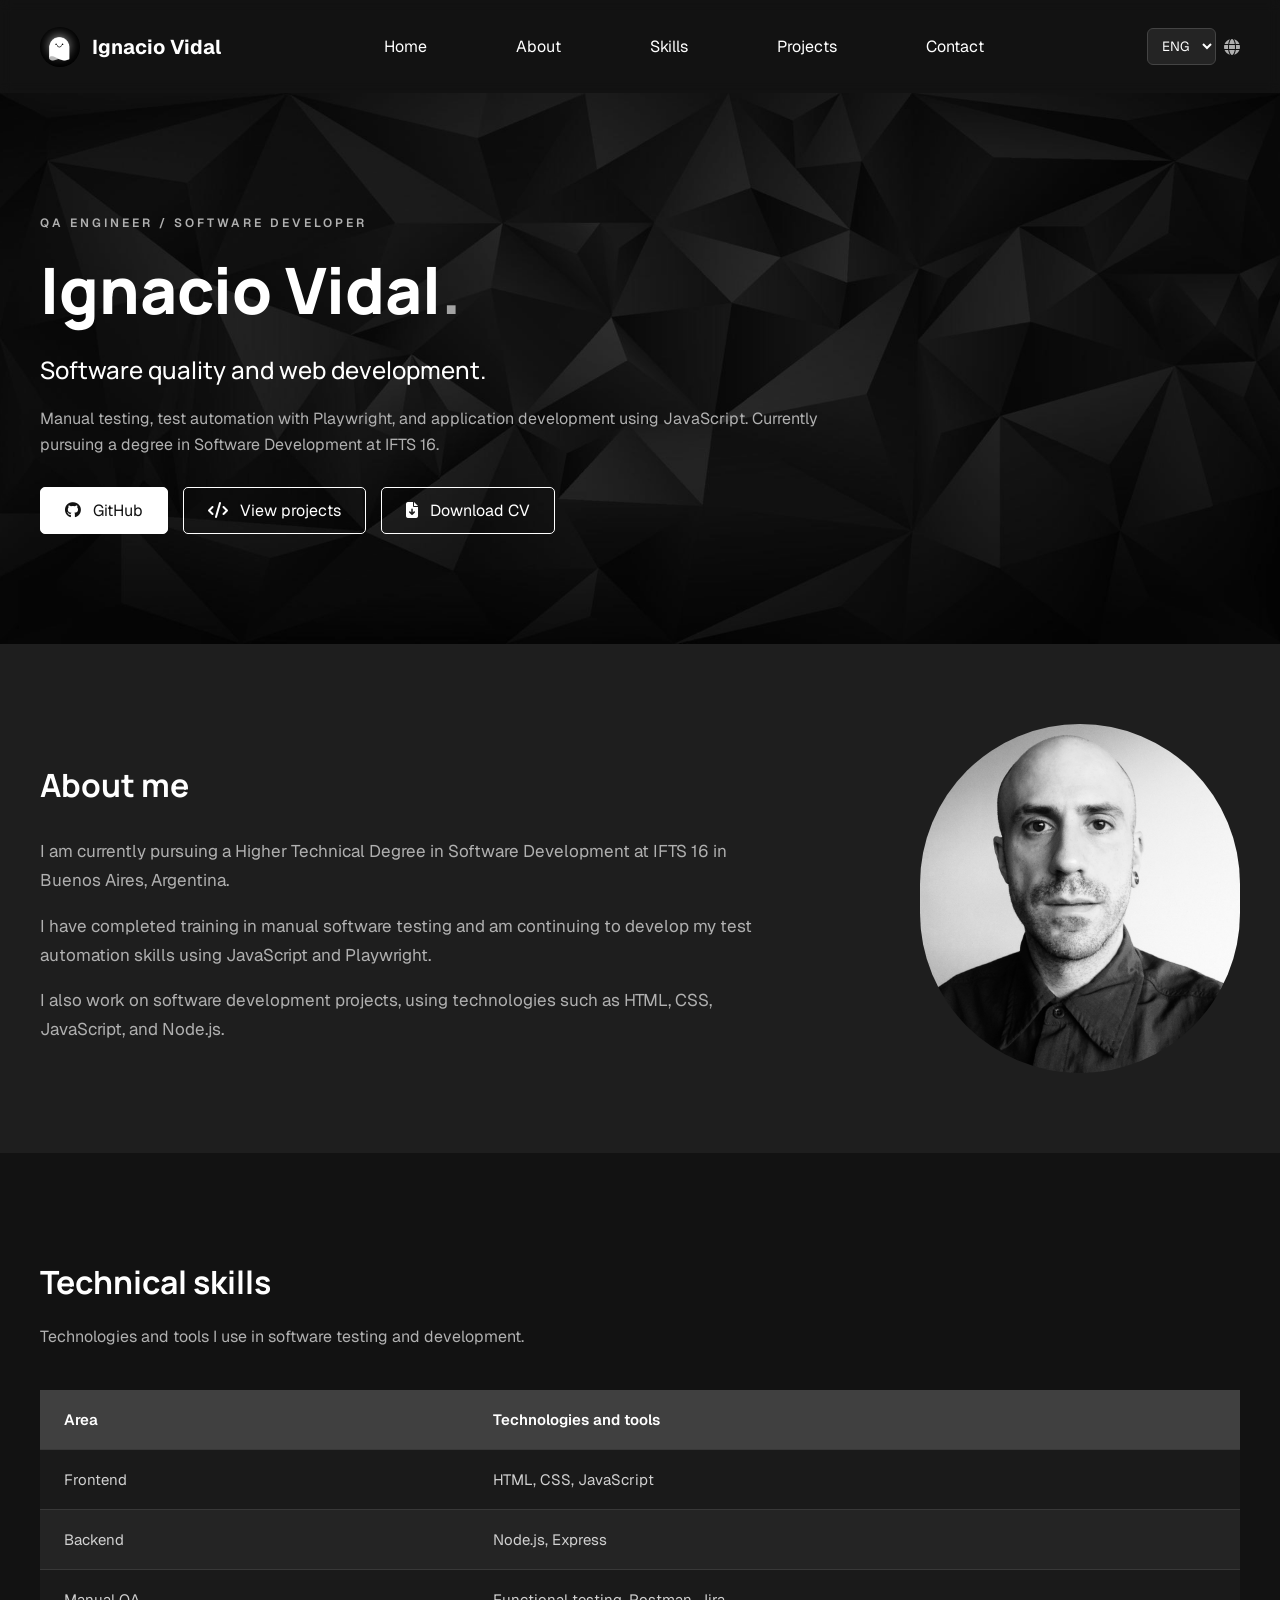
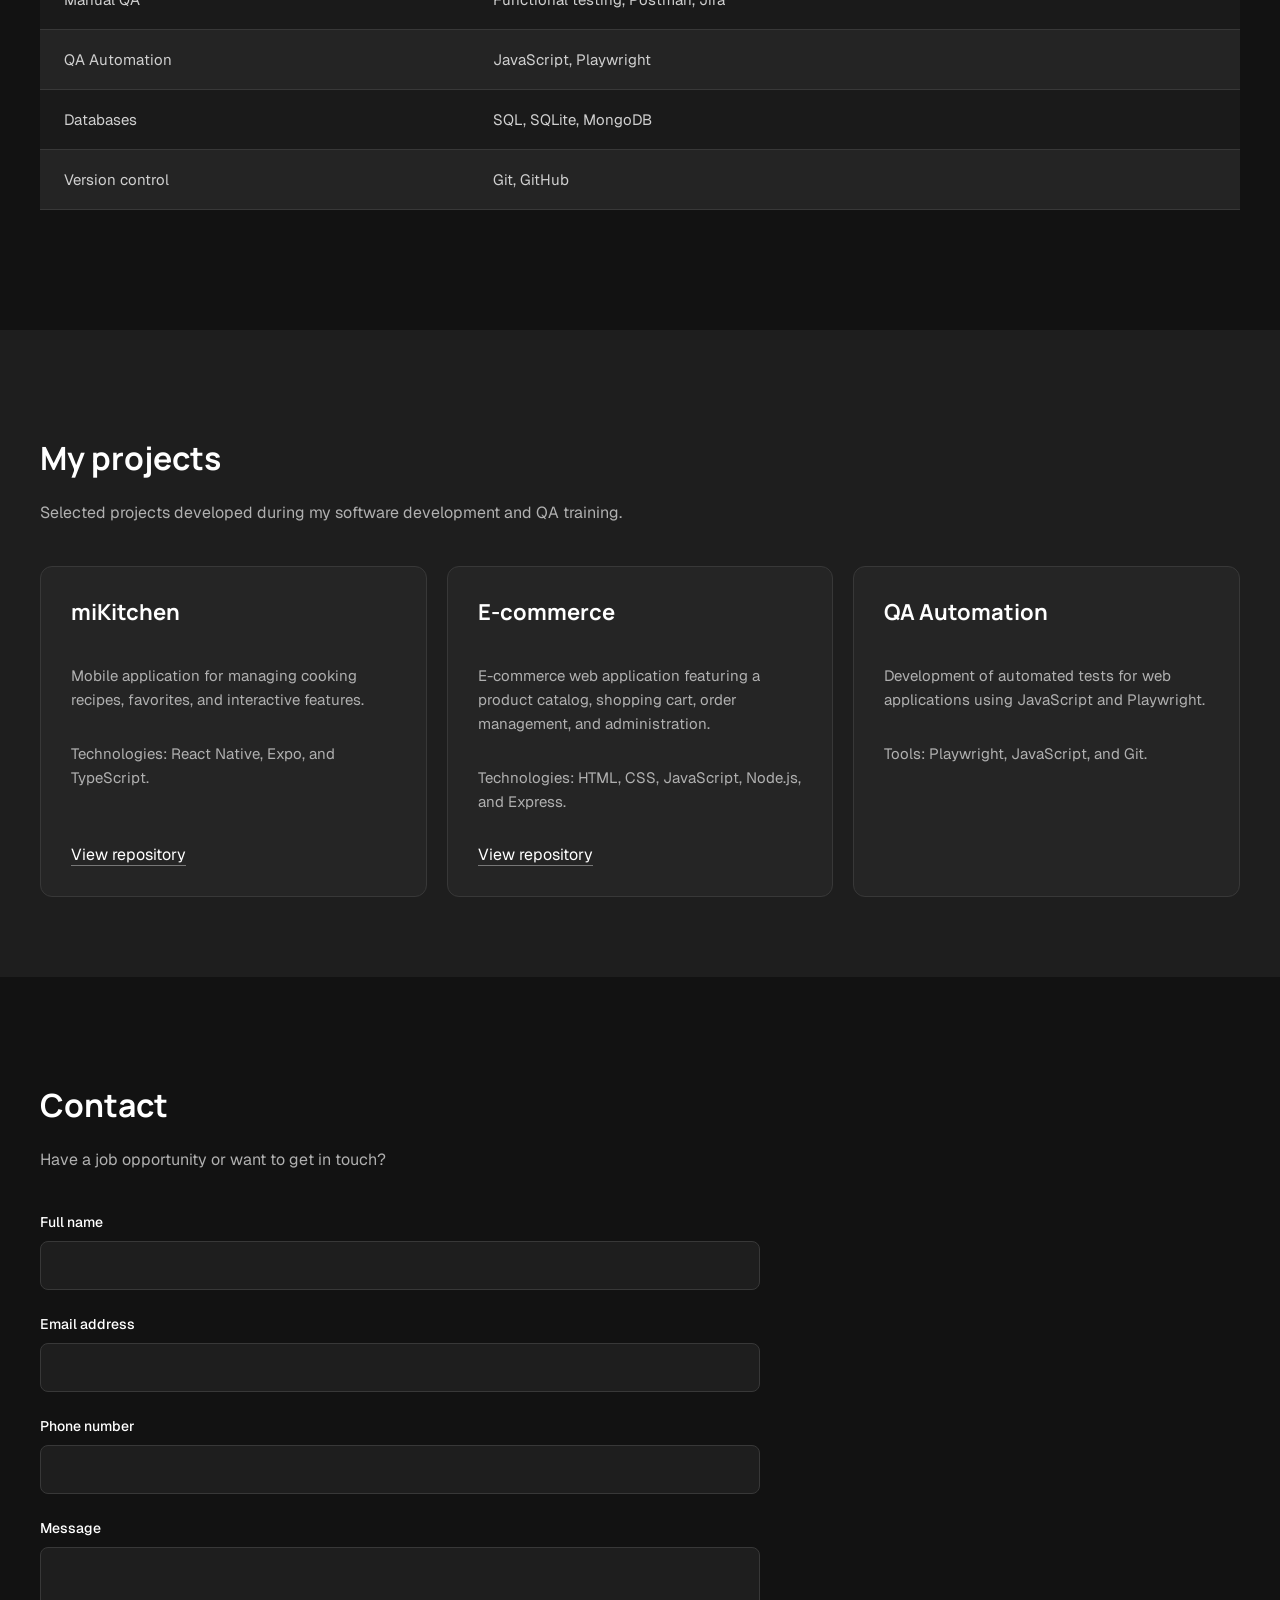
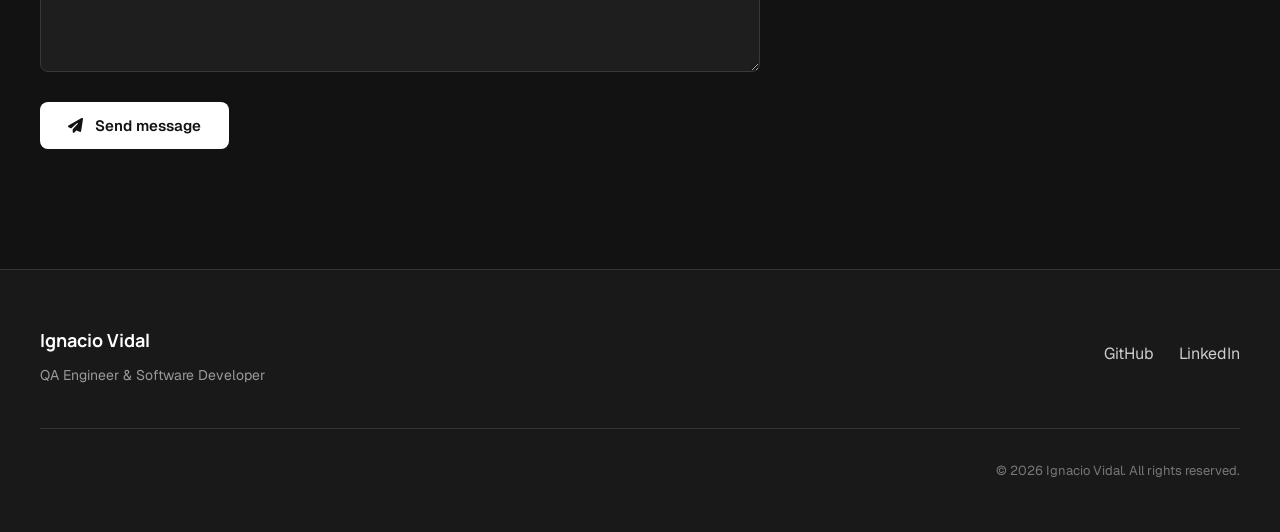
==== en.html @ 350ec64e "pagina en ingles, dropwond idioma, cv download" ====
<!doctype html>
<html lang="en">
  <head>
    <meta charset="UTF-8" />
    <meta name="viewport" content="width=device-width, initial-scale=1.0" />

    <title>Ignacio Vidal | QA Engineer & Software Developer</title>

    <!-- Google Fonts -->
    <link rel="preconnect" href="https://fonts.googleapis.com" />
    <link rel="preconnect" href="https://fonts.gstatic.com" crossorigin />
    <link
      href="https://fonts.googleapis.com/css2?family=Geist:wght@400;500;600;700&family=Manrope:wght@400;500;600;700;800&display=swap"
      rel="stylesheet"
    />

    <!-- Font Awesome -->
    <link
      rel="stylesheet"
      href="https://cdnjs.cloudflare.com/ajax/libs/font-awesome/6.7.2/css/all.min.css"
    />

    <!-- Favicon -->
    <link rel="icon" type="image/jpeg" href="./assets/img/logo.jpg" />

    <!-- CSS -->
    <link rel="stylesheet" href="./css/styles.css" />
  </head>

  <body>
    <!-- Header -->
    <header>
      <div class="logo-container">
        <img src="./assets/img/logo.jpg" alt="Ignacio Vidal logo" />
        <p>Ignacio Vidal</p>
      </div>

      <!-- Navigation -->
      <nav>
        <ul>
          <li><a href="#inicio">Home</a></li>
          <li><a href="#sobre-mi">About</a></li>
          <li><a href="#habilidades">Skills</a></li>
          <li><a href="#proyectos">Projects</a></li>
          <li><a href="#contacto">Contact</a></li>
        </ul>
      </nav>

      <!-- Language selector -->
      <div class="selector-idioma">
        <select
          id="idioma"
          aria-label="Select language"
          onchange="window.location.href = this.value"
        >
          <option value="./index.html">ESP</option>
          <option value="./en.html" selected>ENG</option>
        </select>
        <i class="fa-solid fa-globe"> </i>
      </div>
    </header>

    <main>
      <!-- Home -->
      <section id="inicio">
        <div class="presentacion">
          <p class="presentacion-etiqueta">QA ENGINEER / SOFTWARE DEVELOPER</p>

          <h1>Ignacio Vidal<span class="punto">.</span></h1>

          <h2>Software quality and web development.</h2>

          <p class="presentacion-descripcion">
            Manual testing, test automation with Playwright, and application
            development using JavaScript. Currently pursuing a degree in
            Software Development at IFTS 16.
          </p>

          <div class="enlaces-profesionales">
            <a
              href="https://github.com/ignaci0vidal"
              target="_blank"
              rel="noopener noreferrer"
              class="btn-primario"
            >
              <i class="fa-brands fa-github"></i>
              GitHub
            </a>

            <a href="#proyectos" class="btn-secundario">
              <i class="fa-solid fa-code"></i>
              View projects
            </a>

            <a
              href="./assets/pdf/CV_IgnacioVidal_ENG.pdf"
              download
              class="btn-secundario"
            >
              <i class="fa-solid fa-file-arrow-down"></i>
              Download CV
            </a>
          </div>
        </div>
      </section>

      <!-- About me -->
      <section id="sobre-mi">
        <div class="contenedor-sobre-mi">
          <div class="sobre-mi-texto">
            <h2>About me</h2>

            <p>
              I am currently pursuing a Higher Technical Degree in Software
              Development at IFTS 16 in Buenos Aires, Argentina.
            </p>

            <p>
              I have completed training in manual software testing and am
              continuing to develop my test automation skills using JavaScript
              and Playwright.
            </p>

            <p>
              I also work on software development projects, using technologies
              such as HTML, CSS, JavaScript, and Node.js.
            </p>
          </div>

          <div class="foto-perfil">
            <img
              src="./assets/img/perfil.jpg"
              alt="Portrait of Ignacio Vidal"
            />
          </div>
        </div>
      </section>

      <!-- Technical skills -->
      <section id="habilidades">
        <h2>Technical skills</h2>

        <p>Technologies and tools I use in software testing and development.</p>

        <table>
          <thead>
            <tr>
              <th>Area</th>
              <th>Technologies and tools</th>
            </tr>
          </thead>

          <tbody>
            <tr>
              <td>Frontend</td>
              <td>HTML, CSS, JavaScript</td>
            </tr>

            <tr>
              <td>Backend</td>
              <td>Node.js, Express</td>
            </tr>

            <tr>
              <td>Manual QA</td>
              <td>Functional testing, Postman, Jira</td>
            </tr>

            <tr>
              <td>QA Automation</td>
              <td>JavaScript, Playwright</td>
            </tr>

            <tr>
              <td>Databases</td>
              <td>SQL, SQLite, MongoDB</td>
            </tr>

            <tr>
              <td>Version control</td>
              <td>Git, GitHub</td>
            </tr>
          </tbody>
        </table>
      </section>

      <!-- Projects -->
      <section id="proyectos">
        <h2>My projects</h2>

        <p>
          Selected projects developed during my software development and QA
          training.
        </p>

        <div class="contenedor-proyectos">
          <!-- Project 1 -->
          <div class="proyecto">
            <h3>miKitchen</h3>

            <p>
              Mobile application for managing cooking recipes, favorites, and
              interactive features.
            </p>

            <p>Technologies: React Native, Expo, and TypeScript.</p>

            <a
              href="https://github.com/ignaci0vidal/ProyectoFinalMobile"
              target="_blank"
              rel="noopener noreferrer"
            >
              View repository
            </a>
          </div>

          <!-- Project 2 -->
          <div class="proyecto">
            <h3>E-commerce</h3>

            <p>
              E-commerce web application featuring a product catalog, shopping
              cart, order management, and administration.
            </p>

            <p>Technologies: HTML, CSS, JavaScript, Node.js, and Express.</p>

            <a
              href="https://github.com/LuCorral/IFT16--Ing.Software-Ecommerce"
              target="_blank"
              rel="noopener noreferrer"
            >
              View repository
            </a>
          </div>

          <!-- Project 3 -->
          <div class="proyecto">
            <h3>QA Automation</h3>

            <p>
              Development of automated tests for web applications using
              JavaScript and Playwright.
            </p>

            <p>Tools: Playwright, JavaScript, and Git.</p>
          </div>
        </div>
      </section>

      <!-- Contact -->
      <section id="contacto">
        <h2>Contact</h2>

        <p>Have a job opportunity or want to get in touch?</p>

        <form>
          <div>
            <label for="nombre">Full name</label>
            <input type="text" id="nombre" name="nombre" />
          </div>

          <div>
            <label for="email">Email address</label>
            <input type="email" id="email" name="email" />
          </div>

          <div>
            <label for="telefono">Phone number</label>
            <input type="tel" id="telefono" name="telefono" />
          </div>

          <div>
            <label for="mensaje">Message</label>
            <textarea id="mensaje" name="mensaje" rows="5"></textarea>
          </div>

          <button type="button">
            <i class="fa-solid fa-paper-plane"></i>
            Send message
          </button>
        </form>
      </section>
    </main>

    <!-- Footer -->
    <footer>
      <div class="footer-contenido">
        <div class="footer-info">
          <h3>Ignacio Vidal</h3>
          <p>QA Engineer &amp; Software Developer</p>
        </div>

        <nav class="footer-enlaces">
          <ul>
            <li>
              <a
                href="https://github.com/ignaci0vidal"
                target="_blank"
                rel="noopener noreferrer"
              >
                GitHub
              </a>
            </li>

            <li>
              <a
                href="https://www.linkedin.com/"
                target="_blank"
                rel="noopener noreferrer"
              >
                LinkedIn
              </a>
            </li>
          </ul>
        </nav>
      </div>

      <div class="footer-copyright">
        <p>© 2026 Ignacio Vidal. All rights reserved.</p>
      </div>
    </footer>
  </body>
</html>
---- css/styles.css ----
/* Estilos generales */

* {
  box-sizing: border-box;
}

body {
  margin: 0;
  font-family: 'Geist', Arial, sans-serif;
  background-color: #121212;
  color: #ffffff;
}
/* Tipografía de títulos */

h1,
h2,
h3 {
  font-family: 'Manrope', Arial, sans-serif;
  font-weight: 700;
}

/* Encabezado */

header {
  display: flex;
  align-items: center;
  justify-content: space-between;
  padding: 20px 40px;

  position: sticky;
  top: 0;
  z-index: 10;

  background-color: rgba(0, 0, 0, 0);
  backdrop-filter: blur(6px);
}

/* Logo del encabezado */

.logo-container {
  display: flex;
  align-items: center;
  gap: 12px;
  font-size: 20px;
  font-weight: bold;
}

.logo-container img {
  width: 40px;
  height: 40px;
  border-radius: 50%;
}

.logo-container p {
  margin: 0;
}

header nav {
  width: 50%;
}

header ul {
  display: flex;
  justify-content: space-between;
  list-style-type: none;
  padding-left: 0;
}

header a {
  color: #ffffff;
  text-decoration: none;
}
/*//////////////// PORTADA ////////////////*/

#inicio {
  position: relative;
  padding: 110px 40px;
  background-image: url('../assets/img/banner.jpg');
  background-size: cover;
  background-position: center;
  background-repeat: no-repeat;
}

/* Capa oscura sobre el banner */

#inicio::before {
  content: '';
  position: absolute;
  top: 0;
  left: 0;
  width: 100%;
  height: 100%;
  background-color: #000000;
  opacity: 0.35;
  z-index: 1;
}

/* Contenido por encima del fondo */

.presentacion {
  position: relative;
  z-index: 2;
  width: 70%;
}

.presentacion {
  width: 70%;
}

.presentacion-etiqueta {
  font-size: 12px;
  font-weight: 600;
  letter-spacing: 3px;
  color: #b0b0b0;
}

#inicio h1 {
  font-family: 'Manrope', Arial, sans-serif;
  font-size: 4rem;
  font-weight: 800;
  margin: 15px 0;
}

.punto {
  color: #a3a3a3;
}

#inicio h2 {
  font-size: 1.5rem;
  font-weight: 500;
  margin-bottom: 20px;
}

.presentacion-descripcion {
  color: #b0b0b0;
  font-size: 16px;
  line-height: 1.6;
}
/* Sección Sobre mí */

#sobre-mi {
  background-color: #1e1e1e;
  padding: 80px 40px;
}

.contenedor-sobre-mi {
  display: flex;
  flex-direction: row;
  flex-wrap: nowrap;
  align-items: center;
  justify-content: space-between;
  gap: 60px;
}

.sobre-mi-texto {
  width: 65%;
}

.sobre-mi-texto h2 {
  font-size: 2rem;
  text-align: left;
  margin-bottom: 30px;
}

.sobre-mi-texto p {
  color: #b0b0b0;
  font-size: 17px;
  line-height: 1.7;
}

.foto-perfil {
  width: 30%;
  display: flex;
  justify-content: flex-end;
}

.foto-perfil img {
  width: 100%;
  max-width: 320px;
  display: block;
  border-radius: 999px;
}

/* Contenedor principal */

.contenedor-sobre-mi {
  display: flex;
  align-items: center;
  justify-content: space-between;
  gap: 60px;
}

/* Descripción */

.sobre-mi-texto {
  width: 60%;
}

.sobre-mi-texto h2 {
  font-size: 2rem;
  text-align: left;
  margin-bottom: 30px;
}

.sobre-mi-texto p {
  color: #b0b0b0;
  font-size: 17px;
  line-height: 1.7;
}

/* Fotografía */

.foto-perfil {
  width: 30%;
  text-align: center;
}

/* Sección Habilidades */

#habilidades {
  padding: 80px 40px;
}

/* Título y descripción */

#habilidades h2 {
  font-size: 2rem;
  text-align: left;
  margin-bottom: 20px;
}

#habilidades p {
  color: #b0b0b0;
  text-align: left;
  line-height: 1.6;
}

/* Tabla de tecnologías */

table {
  width: 100%;
  margin: 40px 0;
  border-collapse: collapse;
  font-family: 'Geist', Arial, sans-serif;
}

/* Celdas */

th,
td {
  padding: 20px 24px;
  text-align: left;
  border: none;
  border-bottom: 1px solid #383838;
}

/* Encabezado */

th {
  background-color: #404040;
  color: #ffffff;
  font-size: 15px;
  font-weight: 600;
}

/* Contenido */

td {
  color: #d0d0d0;
  font-size: 15px;
}

/* Filas pares */

tbody tr:nth-child(even) {
  background-color: #242424;
}

/* Filas impares */

tbody tr:nth-child(odd) {
  background-color: #1a1a1a;
}

/* Sección Proyectos */

#proyectos {
  background-color: #1e1e1e;
  padding: 80px 40px;
}

#proyectos h2 {
  font-size: 2rem;
  text-align: left;
  margin-bottom: 20px;
}

#proyectos > p {
  color: #b0b0b0;
  text-align: left;
  line-height: 1.6;
}

/* Contenedor de proyectos */

.contenedor-proyectos {
  display: flex;
  justify-content: space-between;
  gap: 20px;
  margin-top: 40px;
}

/* Tarjetas */

.proyecto {
  display: flex;
  flex-direction: column;
  width: 33%;
  padding: 30px;
  background-color: #252525;
  border: 1px solid #383838;
  border-radius: 12px;
}

.proyecto h3 {
  font-size: 22px;
  margin-top: 0;
}

.proyecto p {
  color: #b0b0b0;
  font-size: 15px;
  line-height: 1.6;
}

.proyecto a {
  color: #ffffff;
  text-decoration: none;
  border-bottom: 1px solid #777777;
  margin-top: auto;
  padding-top: 15px;
  align-self: flex-start;
}

.proyecto a:hover {
  border-bottom-color: #ffffff;
}

/* Sección Contacto */

#contacto {
  padding: 80px 40px;
  background-color: #121212;
}

#contacto h2 {
  font-size: 2rem;
  text-align: left;
  margin-bottom: 20px;
}

#contacto > p {
  color: #b0b0b0;
  text-align: left;
  line-height: 1.6;
}

/* Formulario */

form {
  width: 60%;
  margin: 40px 0;
}

form div {
  margin-bottom: 25px;
}

form label {
  display: block;
  margin-bottom: 10px;
  font-size: 14px;
  font-weight: 500;
}

form input,
form textarea {
  width: 100%;
  padding: 14px;
  font-family: 'Geist', Arial, sans-serif;
  font-size: 15px;
  background-color: #1e1e1e;
  color: #ffffff;
  border: 1px solid #383838;
  border-radius: 8px;
}

form input:focus,
form textarea:focus {
  outline: 1px solid #888888;
}
form textarea {
  width: 100%;
  resize: vertical;
}

form button {
  background-color: #ffffff;
  color: #121212;
  padding: 14px 28px;
  font-family: 'Geist', Arial, sans-serif;
  font-size: 15px;
  font-weight: 600;
  border: none;
  border-radius: 8px;
  cursor: pointer;
}

form button:hover {
  background-color: #cccccc;
}

/* Enlaces de la portada */

.enlaces-profesionales {
  display: flex;
  flex-wrap: wrap;
  gap: 15px;
  margin-top: 30px;
}

/* Botón principal */

.btn-primario:link,
.btn-primario:visited {
  background-color: #ffffff;
  color: #121212;
  padding: 12px 24px;
  border: 1px solid #ffffff;
  border-radius: 5px;
  text-decoration: none;
}

/* Botón secundario */

.btn-secundario:link,
.btn-secundario:visited {
  background-color: transparent;
  color: #ffffff;
  padding: 12px 24px;
  border: 1px solid #ffffff;
  border-radius: 5px;
  text-decoration: none;
}

/* Efecto al pasar el mouse */

.btn-primario:hover {
  background-color: #cccccc;
}

.btn-secundario:hover {
  background-color: #333333;
}

/* Efecto al presionar */

.btn-primario:active,
.btn-secundario:active {
  opacity: 0.6;
}

/*//////////////// FOOTER ////////////////*/

footer {
  background-color: #191919;
  padding: 40px;
  border-top: 1px solid #333333;
}

/* Contenido principal */

.footer-contenido {
  display: flex;
  justify-content: space-between;
  align-items: center;
}

.footer-info h3 {
  font-size: 18px;
  margin-bottom: 8px;
}

.footer-info p {
  color: #999999;
  font-size: 14px;
}

/* Enlaces */

.footer-enlaces ul {
  display: flex;
  gap: 25px;
  list-style-type: none;
  padding: 0;
}

.footer-enlaces a {
  color: #cccccc;
  text-decoration: none;
}

.footer-enlaces a:hover {
  color: #ffffff;
}

/* Copyright */

.footer-copyright {
  margin-top: 30px;
  padding-top: 20px;
  border-top: 1px solid #333333;
}

.footer-copyright p {
  color: #777777;
  font-size: 13px;
  text-align: right;
}

/* Espaciado de iconos */

.enlaces-profesionales i,
form button i {
  margin-right: 8px;
}
/* Selector de idioma */

.selector-idioma {
  display: flex;
  align-items: center;
  gap: 8px;
}

.selector-idioma i {
  color: #b0b0b0;
  font-size: 16px;
}

.selector-idioma select {
  background-color: #242424;
  color: #ffffff;
  border: 1px solid #444444;
  border-radius: 6px;
  padding: 8px 10px;
  font-family: 'Geist', Arial, sans-serif;
  cursor: pointer;
}
/*//////////////// responsive ////////////////*/

/* Tablet vertical */

@media (max-width: 768px) {
  header {
    flex-direction: column;
    align-items: center;
  }

  header nav {
    width: 100%;
  }

  header ul {
    flex-wrap: wrap;
    justify-content: center;
    gap: 15px;
  }

  .contenedor-proyectos {
    flex-wrap: wrap;
    justify-content: center;
  }

  .proyecto {
    width: 40%;
  }

  form {
    width: 80%;
  }
}
/* TABLET HORIZONTAL - 1080px */

@media (max-width: 1080px) {
  /* Encabezado */
  header {
    padding: 20px 30px;
  }

  header nav {
    width: 60%;
  }

  header ul {
    gap: 12px;
  }

  /* Portada */
  .presentacion {
    width: 85%;
  }

  #inicio h1 {
    font-size: 3.5rem;
  }

  /* Sobre mí */
  .contenedor-sobre-mi {
    gap: 30px;
  }

  /* Proyectos */
  .contenedor-proyectos {
    gap: 15px;
  }

  .proyecto {
    padding: 20px;
  }

  /* Contacto */
  form {
    width: 70%;
  }
}

/*MOBILE 480px */

@media (max-width: 480px) {
  /* Encabezado */
  header {
    padding: 20px;
  }

  header ul {
    flex-wrap: wrap;
    justify-content: center;
    gap: 15px;
  }
  /* Portada móvil */

  .presentacion {
    width: 100%;
  }

  /* Secciones */
  #inicio,
  #sobre-mi,
  #habilidades,
  #proyectos,
  #contacto {
    padding: 40px 20px;
  }

  /* Títulos */
  #inicio h1 {
    font-size: 2rem;
  }

  #inicio h2 {
    font-size: 1.5rem;
  }

  /* Proyectos */
  .contenedor-proyectos {
    flex-direction: column;
    align-items: center;
  }

  .proyecto {
    width: 100%;
  }

  /* Tabla */
  table {
    width: 100%;
  }

  th,
  td {
    padding: 10px 8px;
    font-size: 13px;
  }

  /* Formulario */
  form {
    width: 100%;
  }
  .contenedor-sobre-mi {
    flex-direction: column;
    gap: 30px;
  }

  .sobre-mi-texto {
    width: 100%;
  }

  .foto-perfil {
    width: 70%;
    justify-content: center;
  }

  /* Footer móvil */

  footer {
    padding: 30px 20px;
  }

  .footer-contenido {
    flex-direction: column;
    align-items: flex-start;
    gap: 20px;
  }

  .footer-copyright {
    margin-top: 20px;
  }
}

/* MOBILE 2 - 375px */

@media (max-width: 375px) {
  /* Encabezado */
  header {
    padding: 15px;
  }

  .logo-container {
    font-size: 18px;
  }

  header ul {
    gap: 10px;
  }

  header a {
    font-size: 13px;
  }

  /* Secciones */
  #inicio,
  #sobre-mi,
  #habilidades,
  #proyectos,
  #contacto {
    padding: 30px 15px;
  }

  /* Portada */
  .presentacion {
    width: 100%;
  }

  #inicio h1 {
    font-size: 1.8rem;
  }

  #inicio h2 {
    font-size: 1.3rem;
  }

  .presentacion-etiqueta {
    font-size: 10px;
    letter-spacing: 2px;
  }

  .enlaces-profesionales {
    flex-wrap: wrap;
  }

  /* Fotografía */
  .foto-perfil {
    width: 85%;
  }

  /* Tabla */
  th,
  td {
    padding: 8px 6px;
    font-size: 12px;
  }

  /* Proyectos */
  .proyecto {
    padding: 20px;
  }

  /* Footer */
  footer {
    padding: 25px 15px;
  }
}
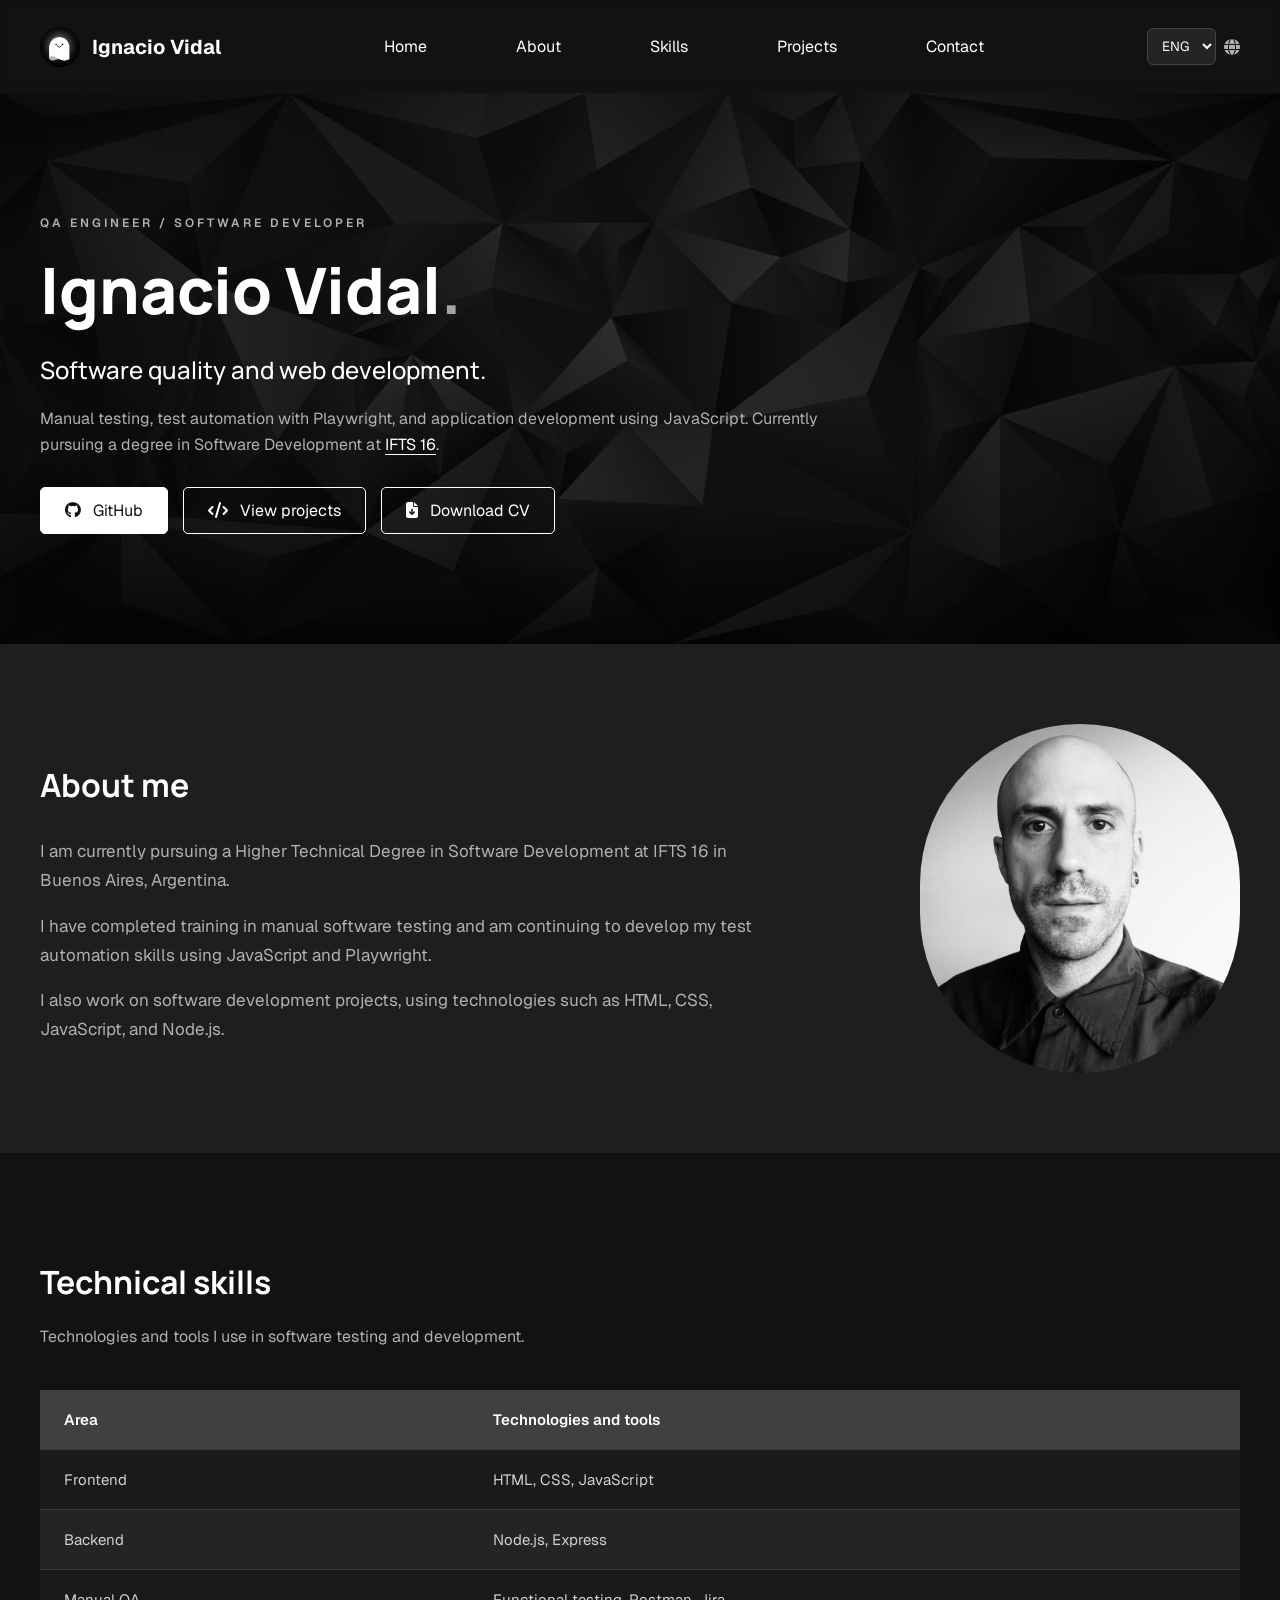
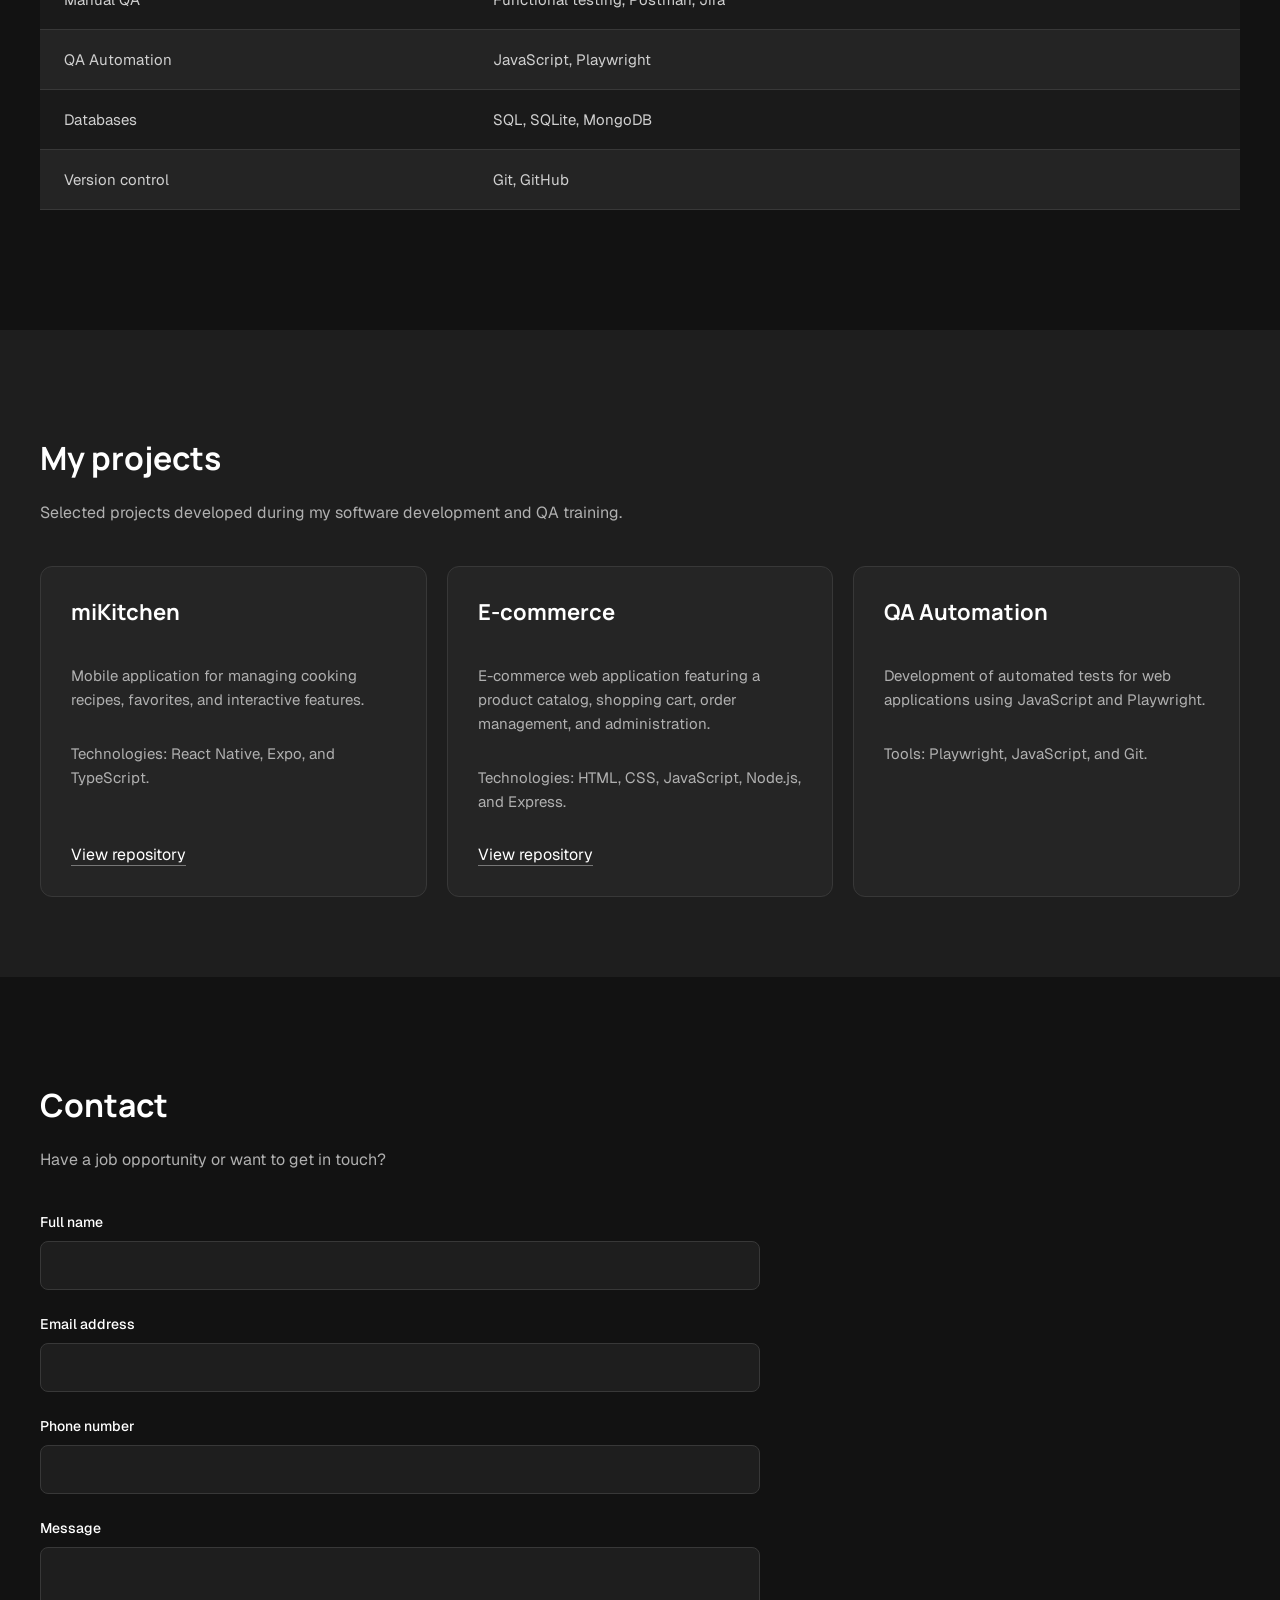
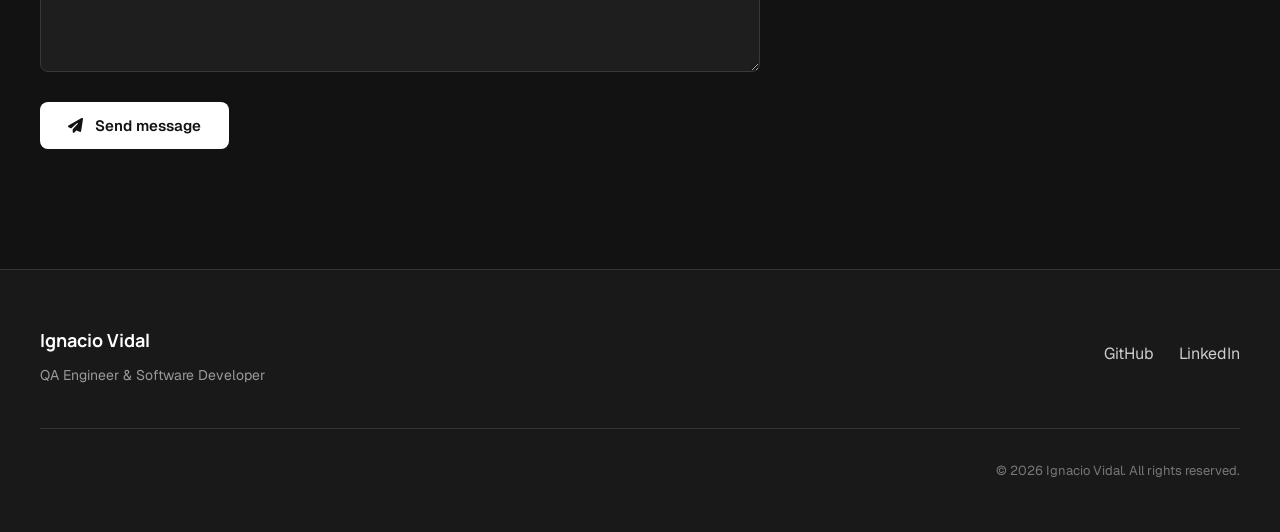
==== commit 762e8d92: "mejoras" ====
--- a/en.html
+++ b/en.html
@@ -73,7 +73,13 @@
           <p class="presentacion-descripcion">
             Manual testing, test automation with Playwright, and application
             development using JavaScript. Currently pursuing a degree in
-            Software Development at IFTS 16.
+            Software Development at
+            <a
+              href="https://ifts16.com/"
+              target="_blank"
+              rel="noopener noreferrer"
+              >IFTS 16</a
+            >.
           </p>
 
           <div class="enlaces-profesionales">
--- a/css/styles.css
+++ b/css/styles.css
@@ -136,6 +136,15 @@
   font-size: 16px;
   line-height: 1.6;
 }
+.presentacion-descripcion a {
+  color: #ffffff;
+  text-decoration: underline;
+  text-underline-offset: 4px;
+}
+
+.presentacion-descripcion a:hover {
+  color: #b0b0b0;
+}
 /* Sección Sobre mí */
 
 #sobre-mi {
@@ -233,6 +242,12 @@
   color: #b0b0b0;
   text-align: left;
   line-height: 1.6;
+}
+/* Composición de Habilidades */
+
+.habilidades-contenido {
+  width: 85%;
+  margin-left: 0%;
 }
 
 /* Tabla de tecnologías */
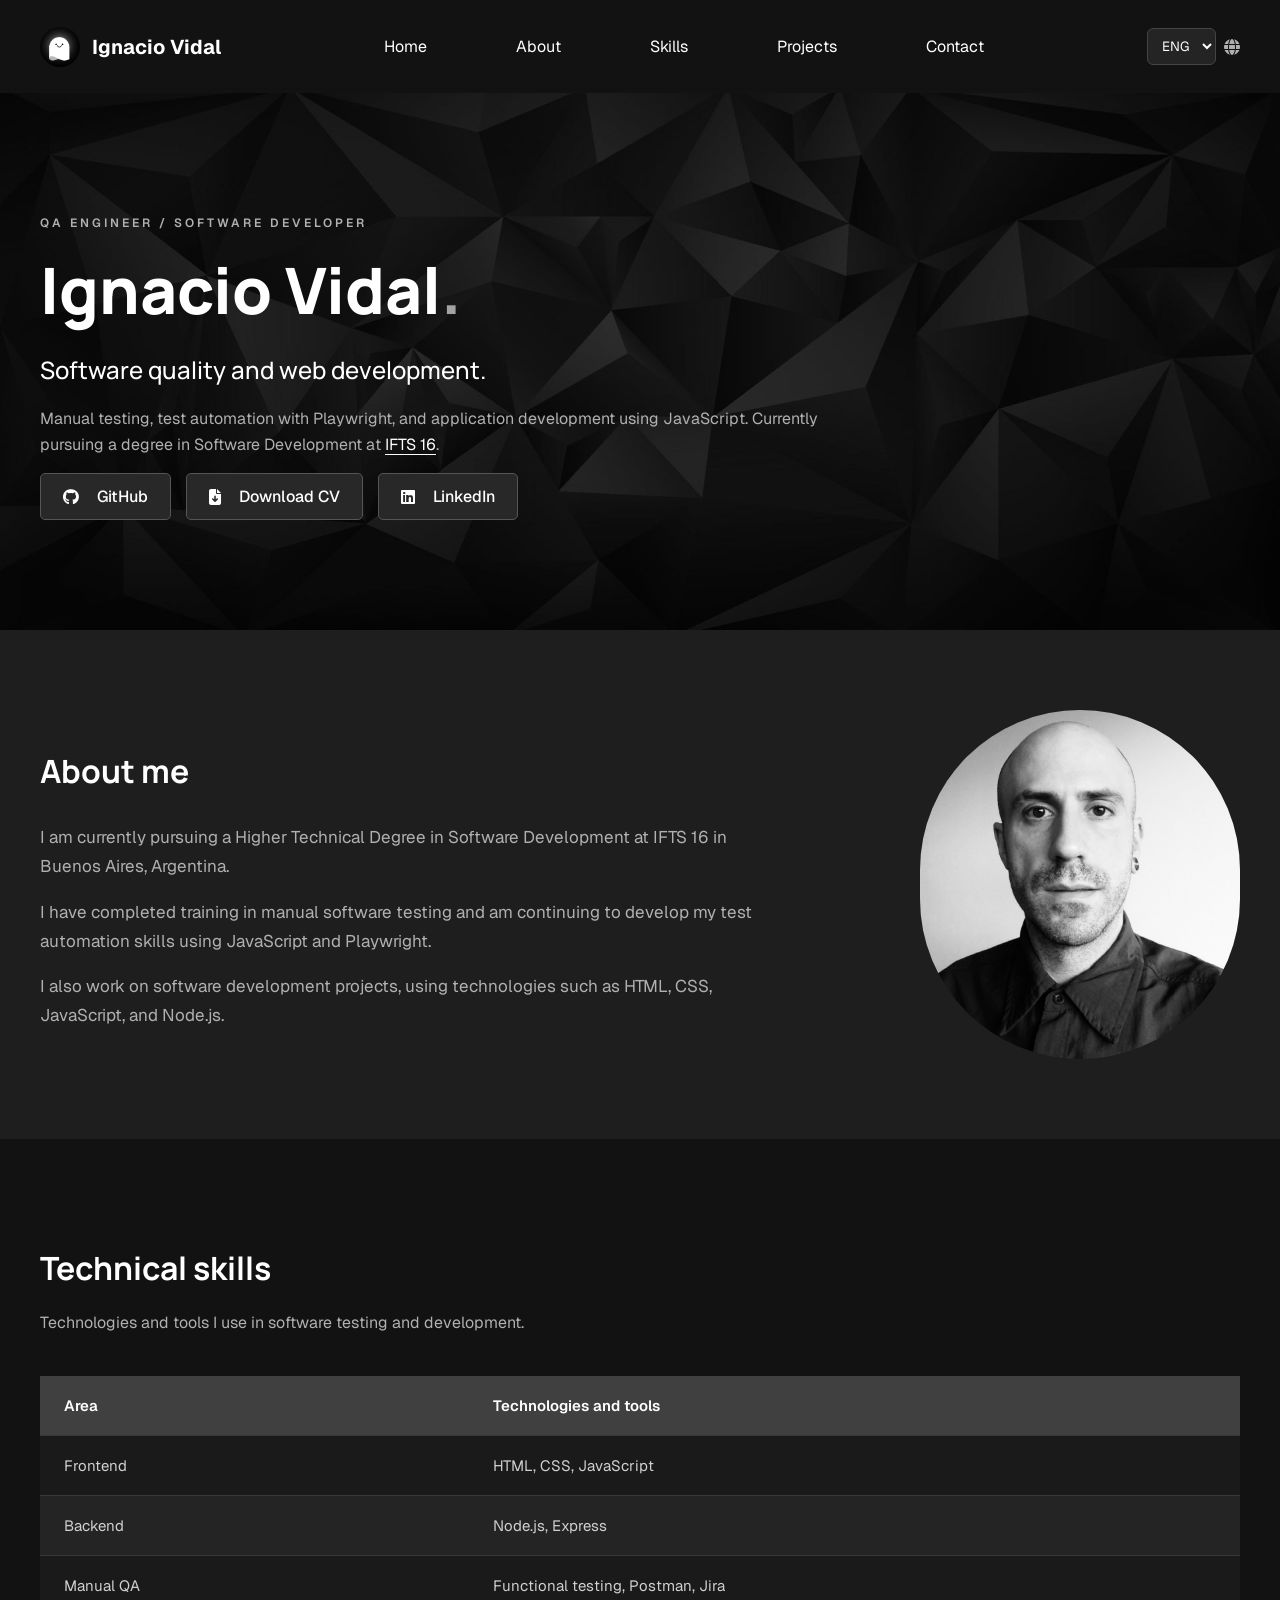
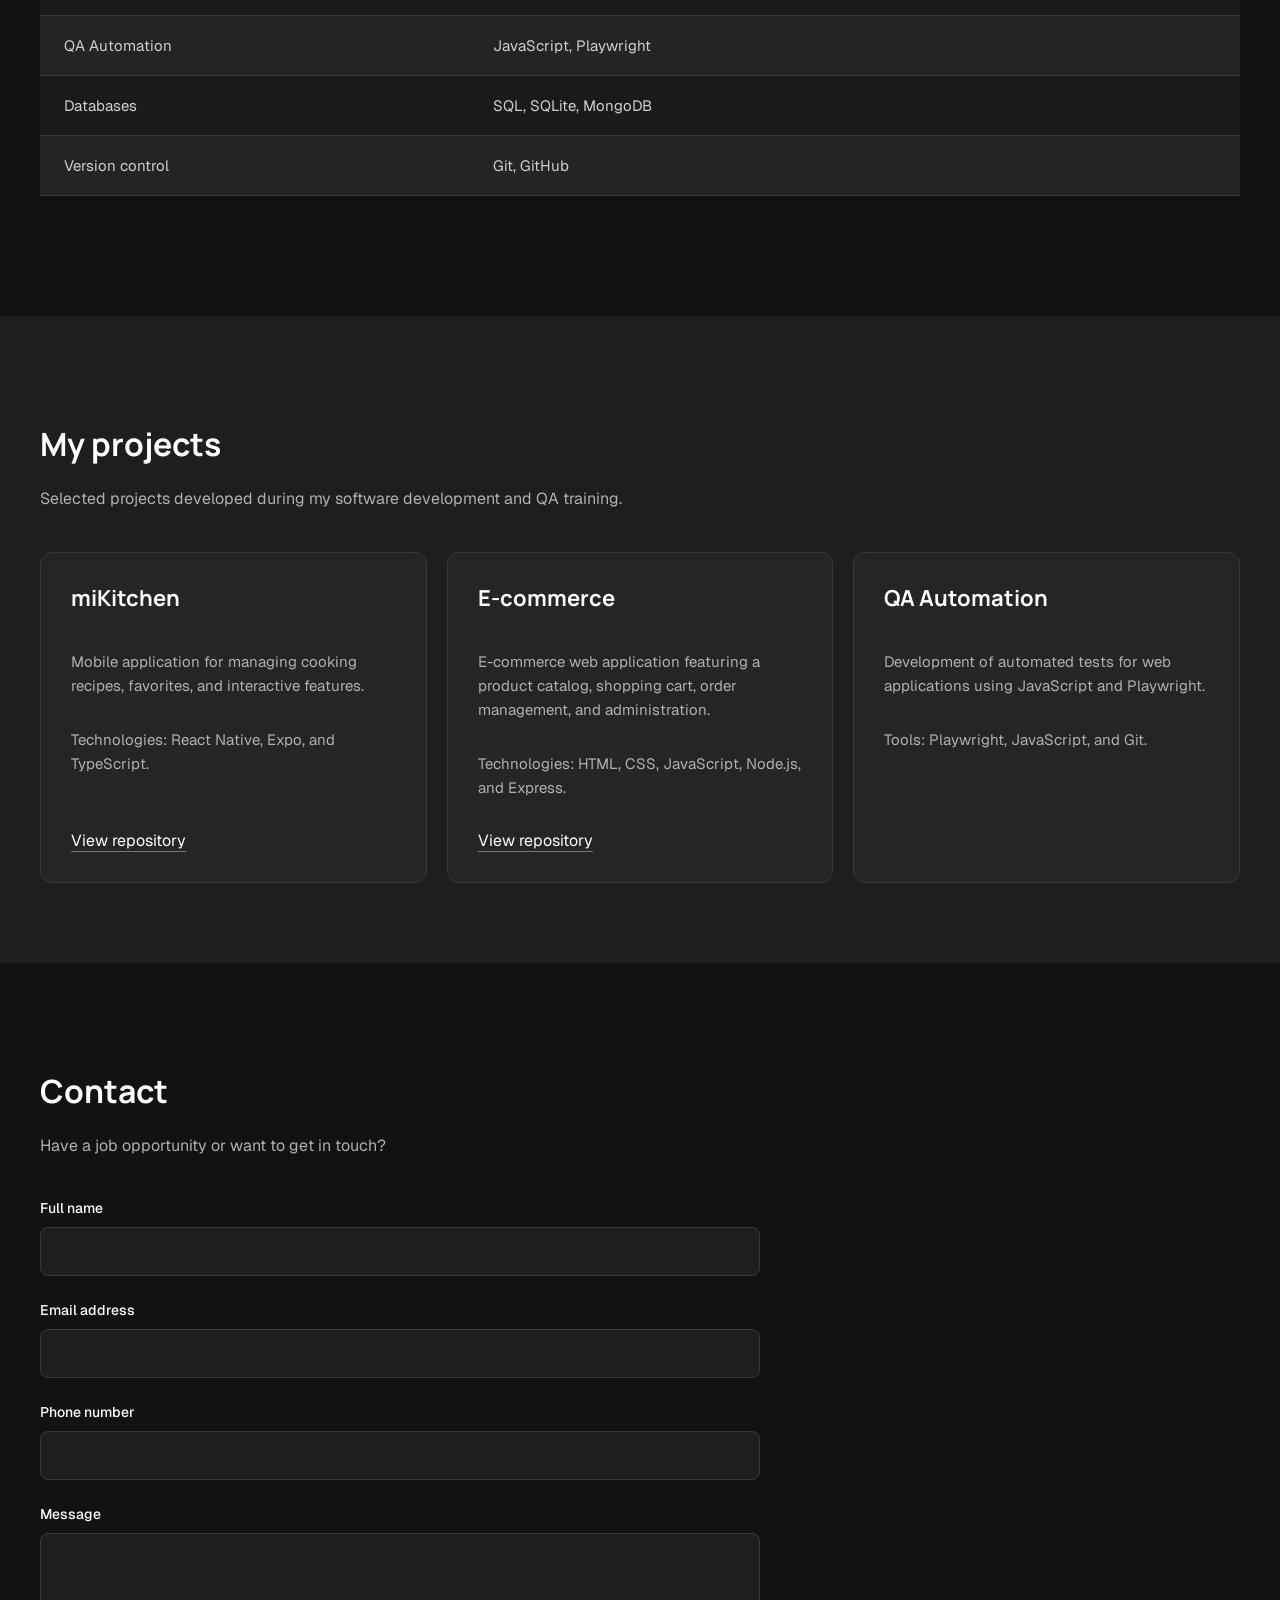
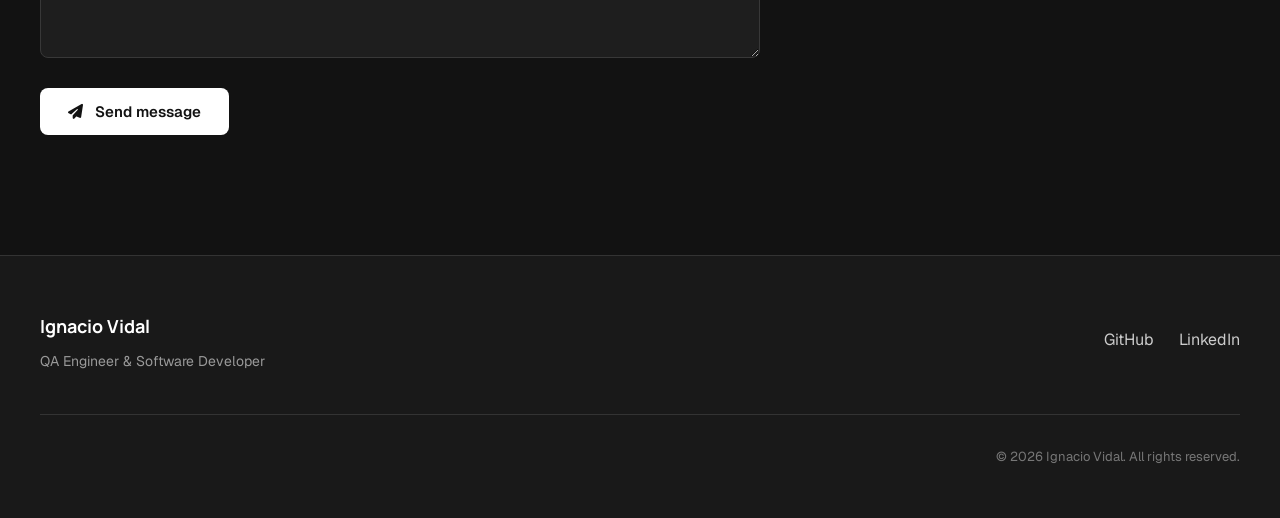
==== commit 560a4a93: "style: unify hero buttons and add LinkedIn link" ====
--- a/en.html
+++ b/en.html
@@ -87,24 +87,29 @@
               href="https://github.com/ignaci0vidal"
               target="_blank"
               rel="noopener noreferrer"
-              class="btn-primario"
+              class="btn-portada"
             >
               <i class="fa-brands fa-github"></i>
               GitHub
             </a>
 
-            <a href="#proyectos" class="btn-secundario">
-              <i class="fa-solid fa-code"></i>
-              View projects
-            </a>
-
             <a
               href="./assets/pdf/CV_IgnacioVidal_ENG.pdf"
               download
-              class="btn-secundario"
+              class="btn-portada"
             >
               <i class="fa-solid fa-file-arrow-down"></i>
               Download CV
+            </a>
+
+            <a
+              href="https://www.linkedin.com/in/igvidal/"
+              target="_blank"
+              rel="noopener noreferrer"
+              class="btn-portada"
+            >
+              <i class="fa-brands fa-linkedin"></i>
+              LinkedIn
             </a>
           </div>
         </div>
--- a/css/styles.css
+++ b/css/styles.css
@@ -439,49 +439,48 @@
 
 .enlaces-profesionales {
   display: flex;
+  justify-content: flex-start;
+  align-items: center;
   flex-wrap: wrap;
   gap: 15px;
-  margin-top: 30px;
-}
-
-/* Botón principal */
-
-.btn-primario:link,
-.btn-primario:visited {
-  background-color: #ffffff;
-  color: #121212;
-  padding: 12px 24px;
-  border: 1px solid #ffffff;
+}
+
+/* Estilo de los tres botones */
+
+.btn-portada:link,
+.btn-portada:visited {
+  display: inline-flex;
+  align-items: center;
+  justify-content: center;
+  gap: 10px;
+
+  padding: 12px 22px;
+
+  background-color: #282828;
+  color: #ffffff;
+  border: 1px solid #555555;
   border-radius: 5px;
+
   text-decoration: none;
-}
-
-/* Botón secundario */
-
-.btn-secundario:link,
-.btn-secundario:visited {
-  background-color: transparent;
-  color: #ffffff;
-  padding: 12px 24px;
-  border: 1px solid #ffffff;
-  border-radius: 5px;
-  text-decoration: none;
+  font-weight: 500;
+
+  transition:
+    background-color 0.2s ease,
+    border-color 0.2s ease,
+    opacity 0.2s ease;
 }
 
 /* Efecto al pasar el mouse */
 
-.btn-primario:hover {
-  background-color: #cccccc;
-}
-
-.btn-secundario:hover {
-  background-color: #333333;
+.btn-portada:hover {
+  background-color: #404040;
+  border-color: #888888;
+  color: #ffffff;
 }
 
 /* Efecto al presionar */
 
-.btn-primario:active,
-.btn-secundario:active {
+.btn-portada:active {
   opacity: 0.6;
 }
 
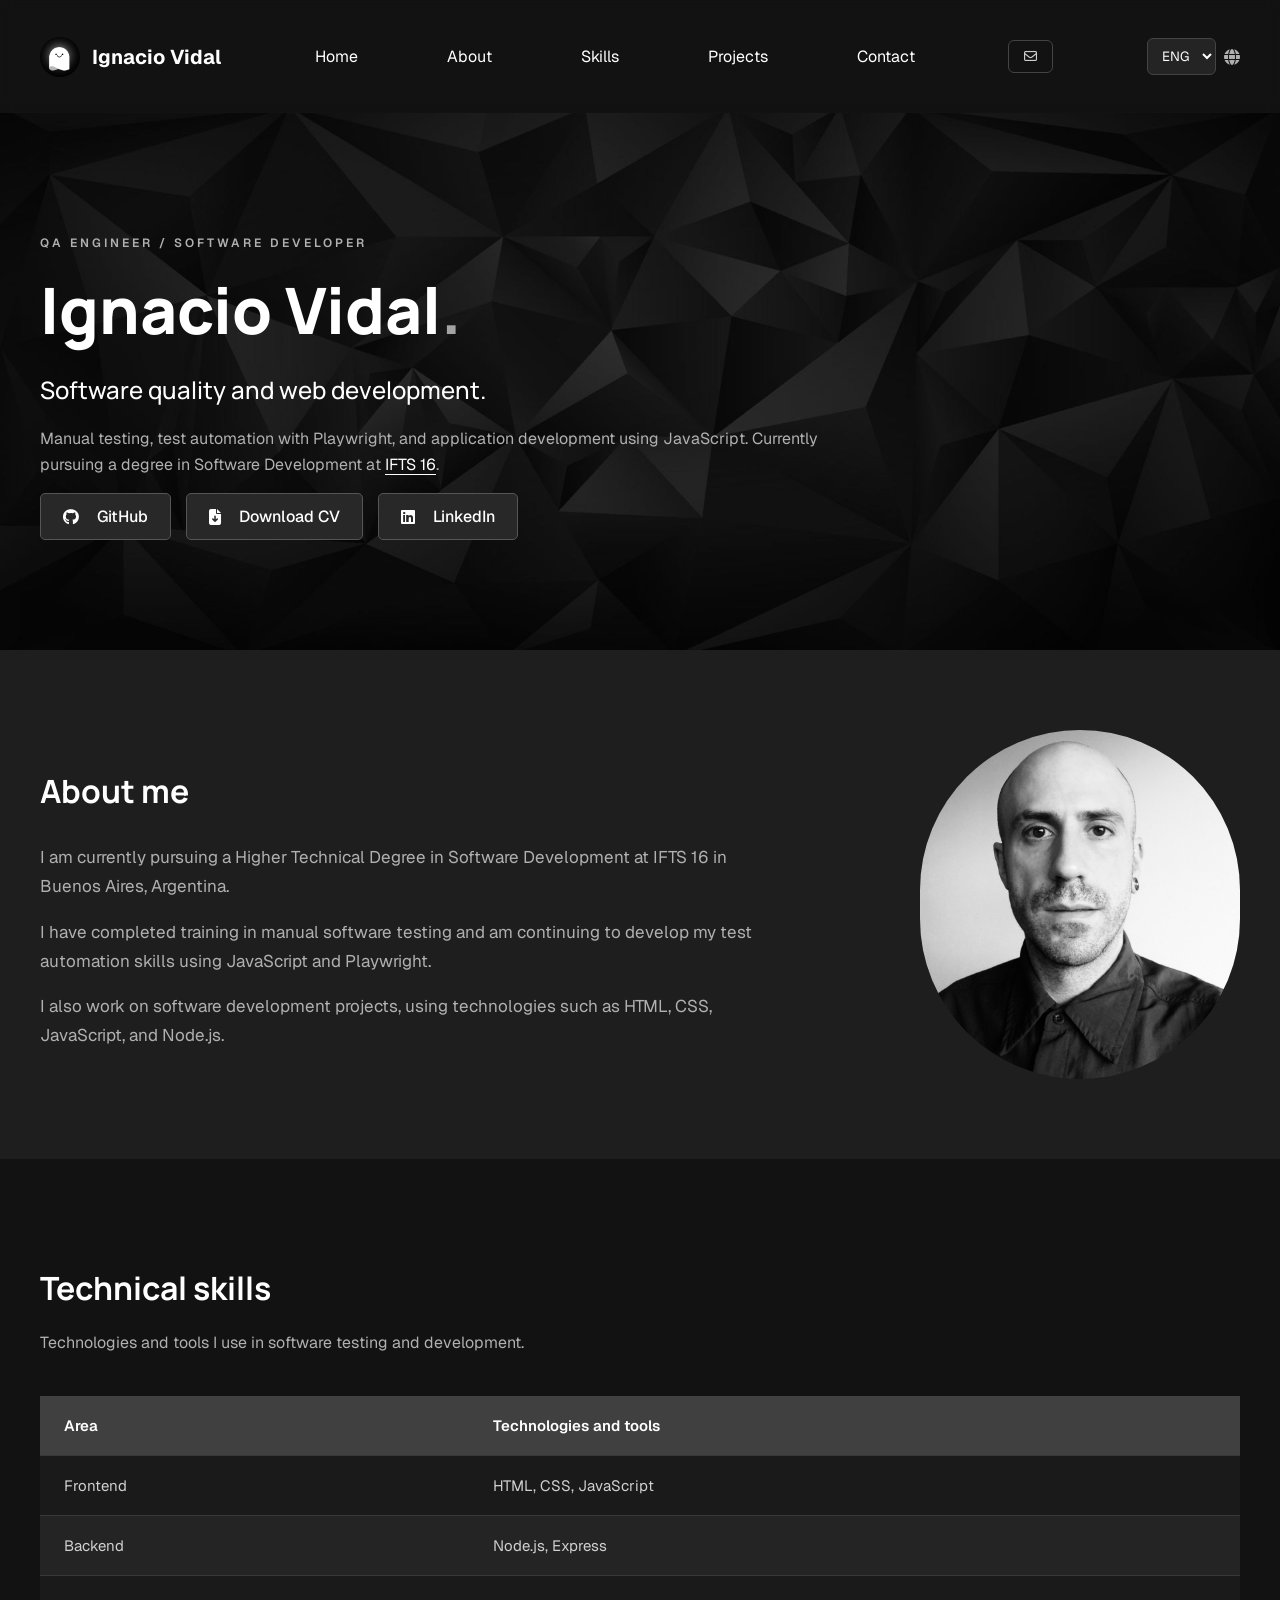
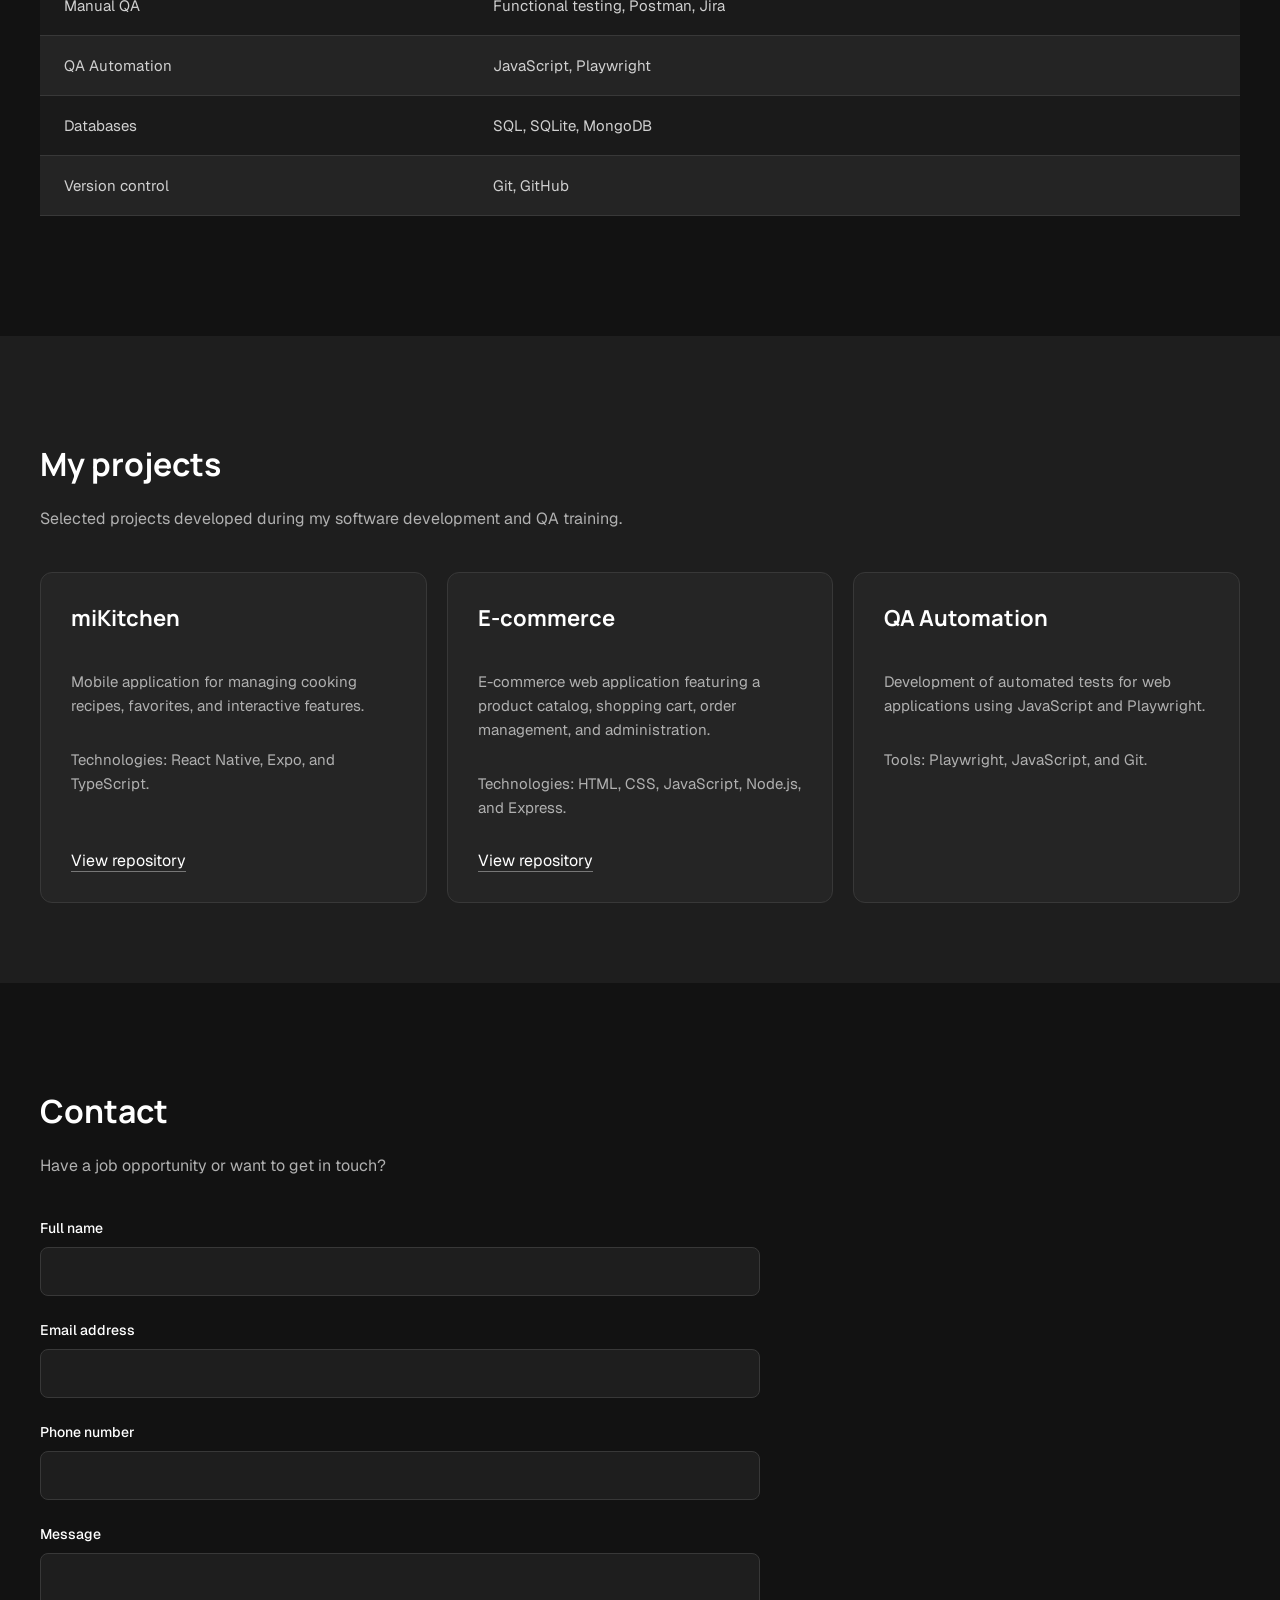
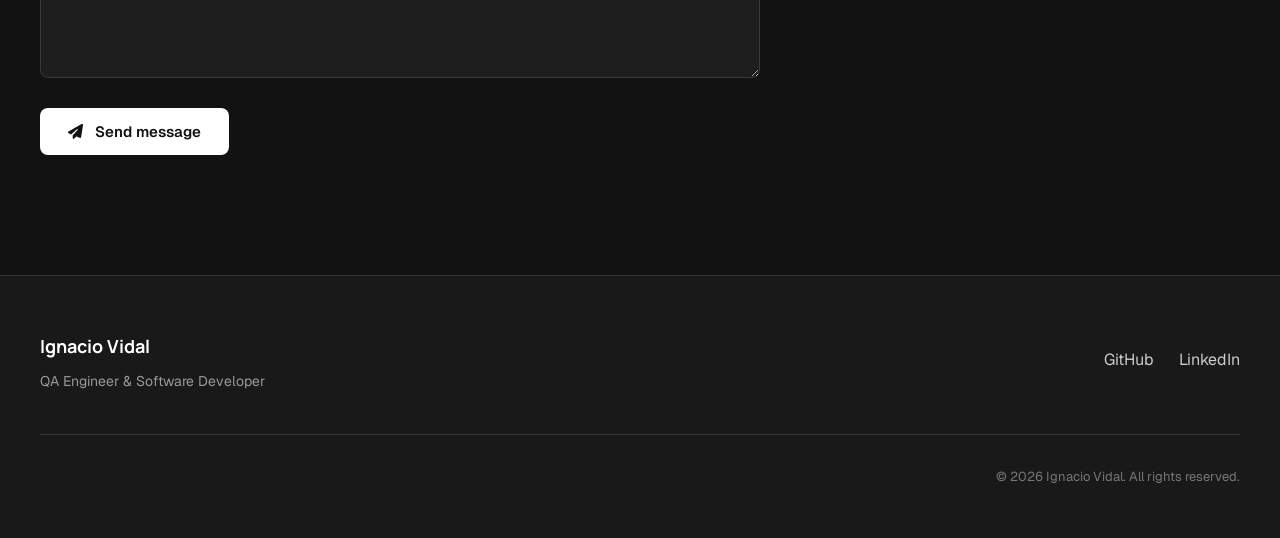
==== commit 64e1d8ab: "mail" ====
--- a/en.html
+++ b/en.html
@@ -45,6 +45,12 @@
           <li><a href="#contacto">Contact</a></li>
         </ul>
       </nav>
+
+      <div class="mail">
+        <a href="mailto:ignaciovidal@gmail.com" class="btn-mail">
+          <i class="fa-regular fa-envelope"></i>
+        </a>
+      </div>
 
       <!-- Language selector -->
       <div class="selector-idioma">
--- a/css/styles.css
+++ b/css/styles.css
@@ -69,6 +69,36 @@
 header a {
   color: #ffffff;
   text-decoration: none;
+}
+
+/* Botón de contacto por correo */
+
+.mail {
+  margin: 20px 0;
+}
+
+.btn-mail {
+  display: inline-flex;
+  align-items: center;
+  gap: 8px;
+
+  padding: 9px 15px;
+  font-size: 13px;
+  font-weight: 500;
+
+  color: #cccccc;
+  background-color: transparent;
+  border: 1px solid #444444;
+  border-radius: 6px;
+
+  text-decoration: none;
+  transition: all 0.2s ease;
+}
+
+.btn-mail:hover {
+  color: #ffffff;
+  background-color: #252525;
+  border-color: #777777;
 }
 /*//////////////// PORTADA ////////////////*/
 
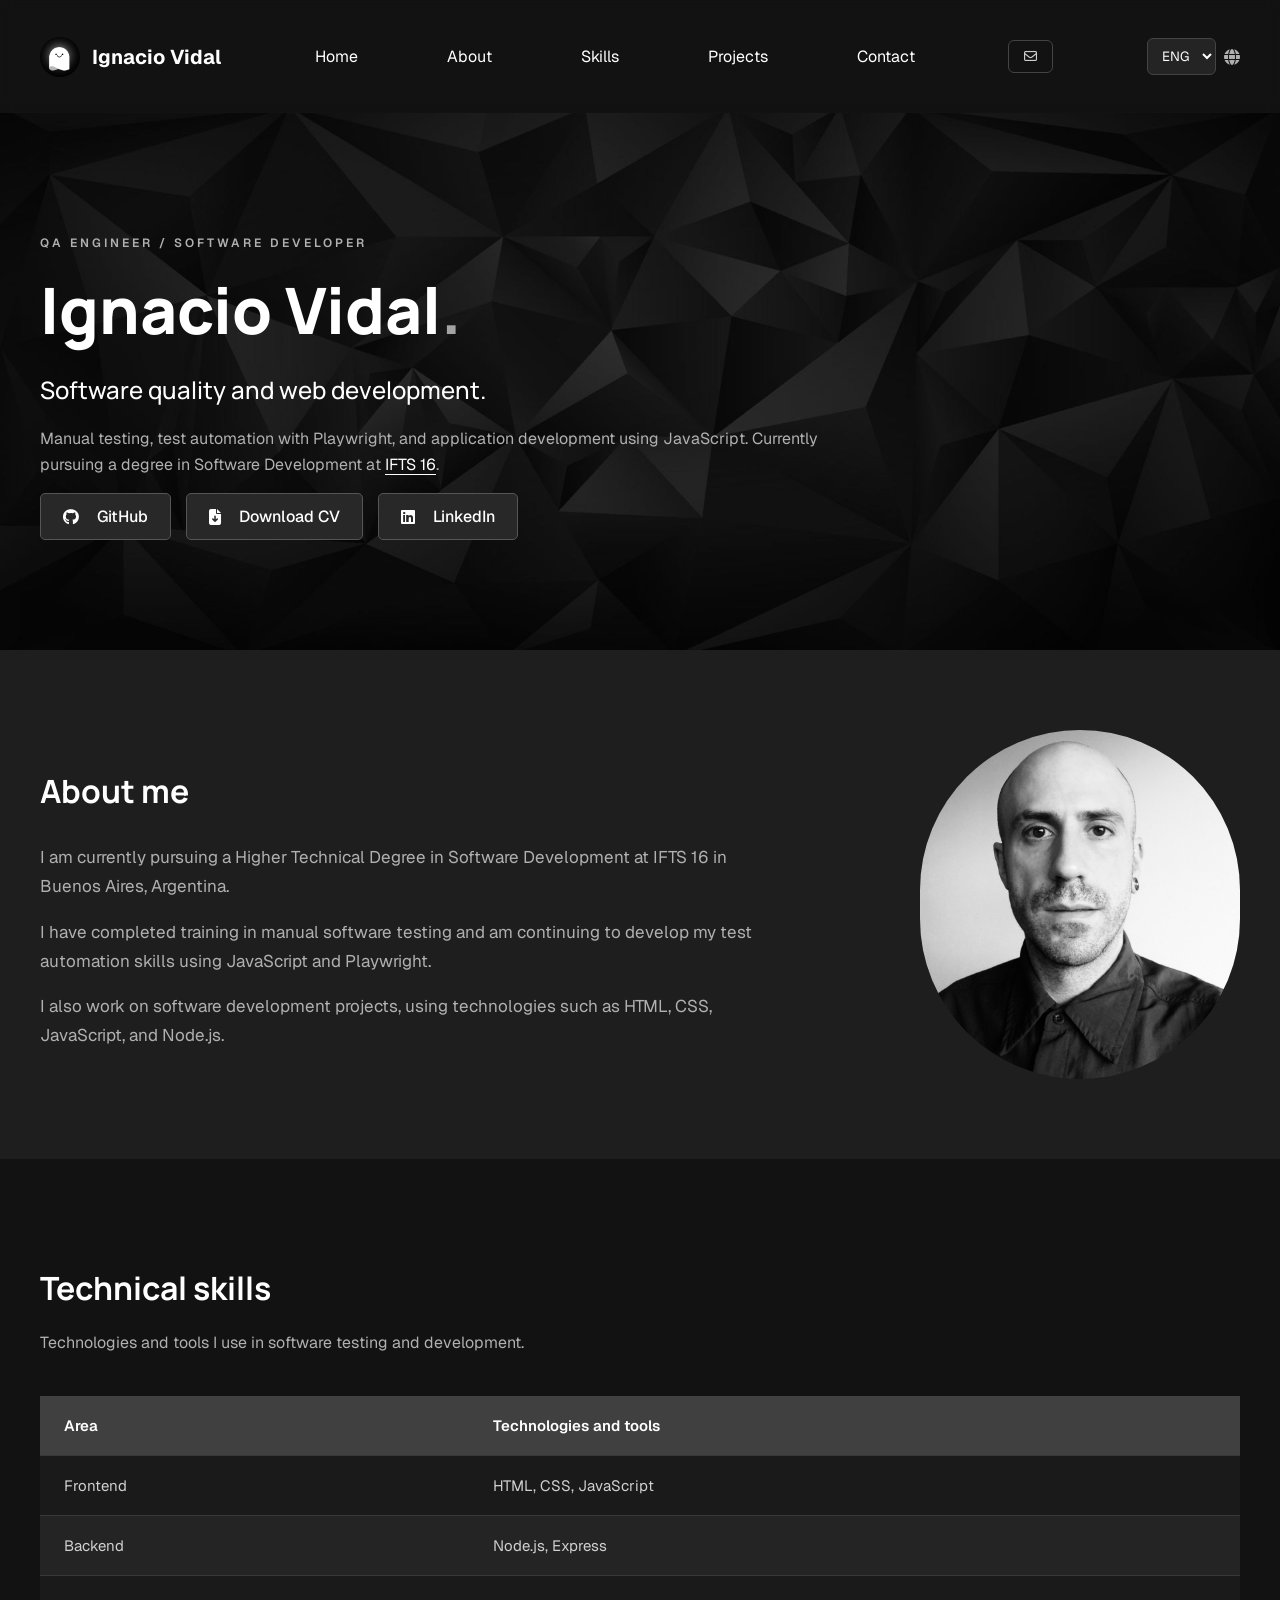
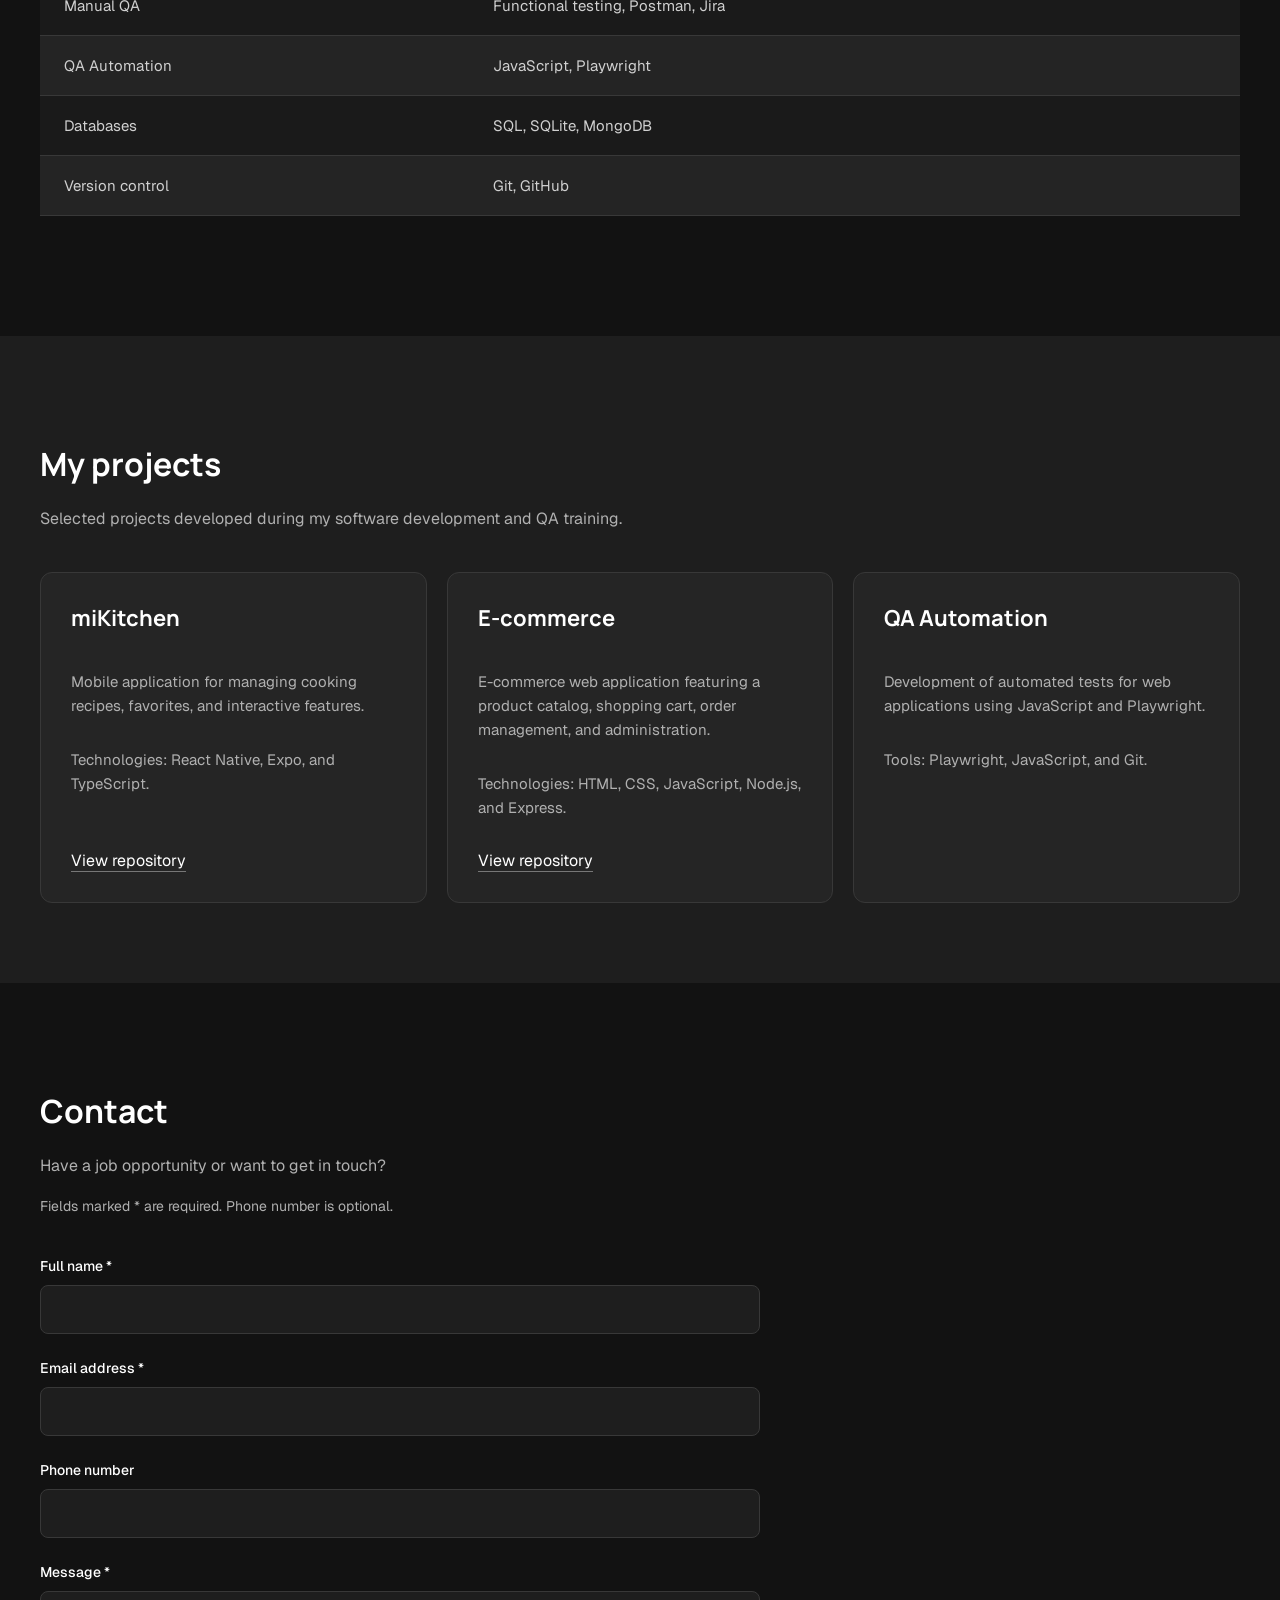
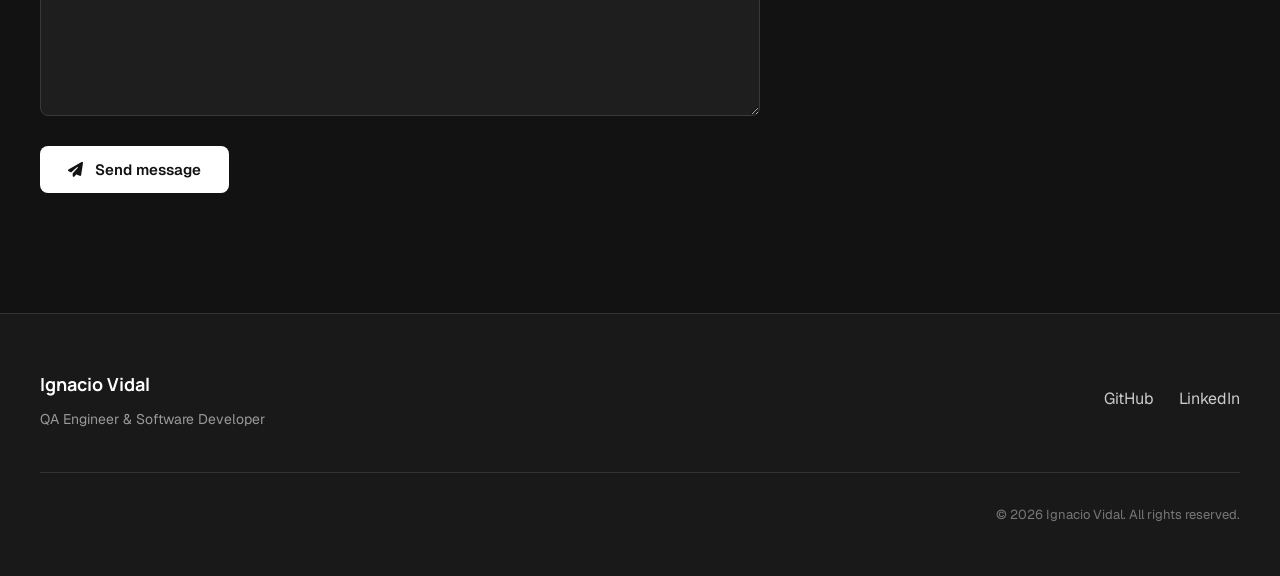
==== commit b35f177e: "feat: integrate Formspree contact form with validation and spam protection" ====
--- a/en.html
+++ b/en.html
@@ -271,31 +271,40 @@
 
         <p>Have a job opportunity or want to get in touch?</p>
 
-        <form>
+        <p class="contact-help">Fields marked * are required. Phone number is optional.</p>
+
+        <form id="contact-form" action="https://formspree.io/f/mzeradrv" method="POST">
           <div>
-            <label for="nombre">Full name</label>
-            <input type="text" id="nombre" name="nombre" />
+            <label for="nombre">Full name *</label>
+            <input type="text" id="nombre" name="nombre" autocomplete="name" maxlength="100" required aria-describedby="nombre-error" />
+            <small id="nombre-error" class="field-error"></small>
           </div>
 
           <div>
-            <label for="email">Email address</label>
-            <input type="email" id="email" name="email" />
+            <label for="email">Email address *</label>
+            <input type="email" id="email" name="email" autocomplete="email" maxlength="254" required aria-describedby="email-error" />
+            <small id="email-error" class="field-error"></small>
           </div>
 
           <div>
             <label for="telefono">Phone number</label>
-            <input type="tel" id="telefono" name="telefono" />
+            <input type="tel" id="telefono" name="telefono" autocomplete="tel" maxlength="40" aria-describedby="telefono-error" />
+            <small id="telefono-error" class="field-error"></small>
           </div>
 
           <div>
-            <label for="mensaje">Message</label>
-            <textarea id="mensaje" name="mensaje" rows="5"></textarea>
-          </div>
-
-          <button type="button">
+            <label for="mensaje">Message *</label>
+            <textarea id="mensaje" name="mensaje" rows="5" minlength="10" maxlength="5000" required aria-describedby="mensaje-error"></textarea>
+            <small id="mensaje-error" class="field-error"></small>
+          </div>
+
+          <input type="text" name="_gotcha" class="contact-honeypot" tabindex="-1" autocomplete="off" aria-hidden="true" />
+
+          <button type="submit">
             <i class="fa-solid fa-paper-plane"></i>
             Send message
           </button>
+          <p id="contact-status" class="contact-status" role="status" aria-live="polite" aria-atomic="true"></p>
         </form>
       </section>
     </main>
@@ -337,5 +346,6 @@
         <p>© 2026 Ignacio Vidal. All rights reserved.</p>
       </div>
     </footer>
+    <script src="./js/contact.js" defer></script>
   </body>
 </html>
--- a/css/styles.css
+++ b/css/styles.css
@@ -844,3 +844,37 @@
     padding: 25px 15px;
   }
 }
+
+/* Estados del formulario de contacto */
+.contact-honeypot {
+  display: none;
+}
+
+form button:disabled {
+  opacity: 0.65;
+  cursor: wait;
+}
+
+.contact-status {
+  line-height: 1.6;
+  color: #cccccc;
+}
+
+.contact-status:empty {
+  display: none;
+}
+
+.contact-status[data-state="success"] {
+  color: #86efac;
+}
+
+.contact-status[data-state="error"] {
+  color: #fca5a5;
+}
+
+.contact-help { color: #b0b0b0; font-size: 14px; }
+.field-error { display: block; color: #fca5a5; margin-top: 8px; line-height: 1.5; }
+.field-error:empty { display: none; }
+form [aria-invalid="true"] { border-color: #fca5a5; }
+form [readonly] { opacity: 0.75; }
+.contact-status[data-state="sending"] { color: #93c5fd; }
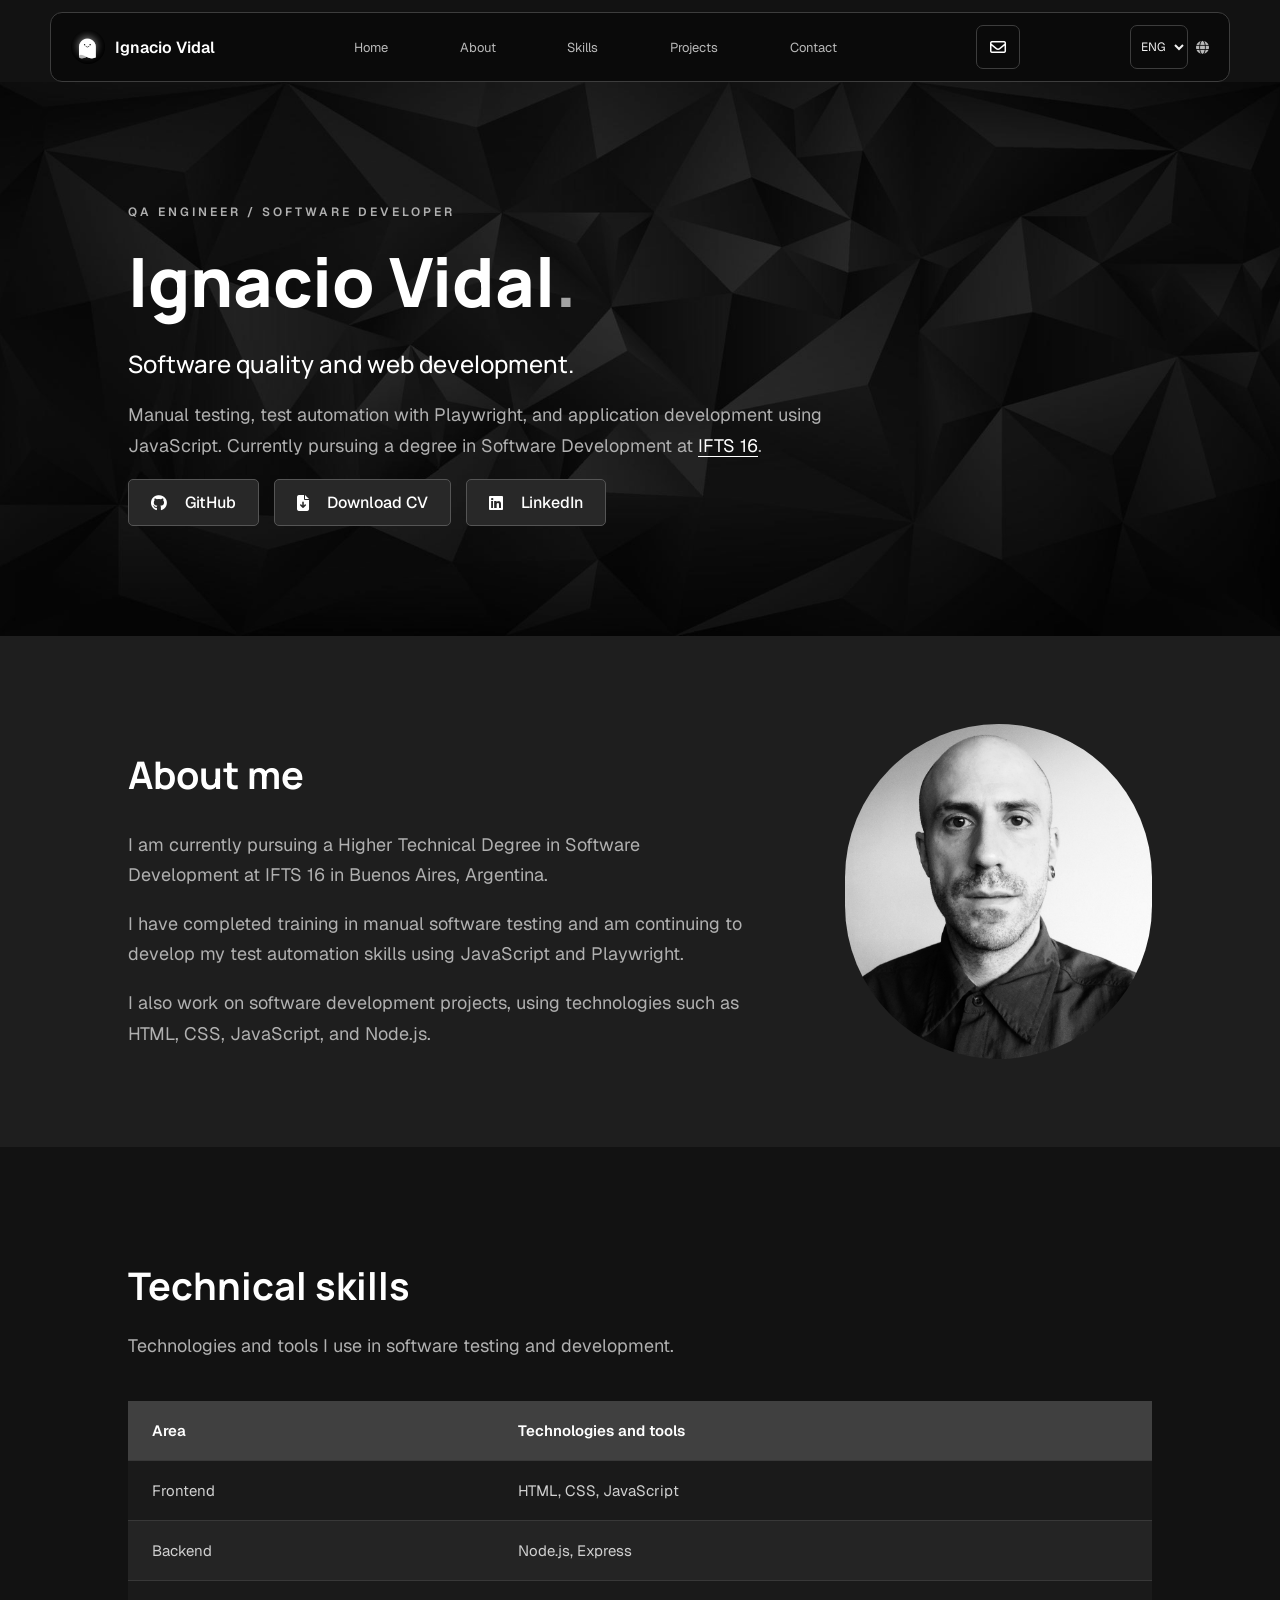
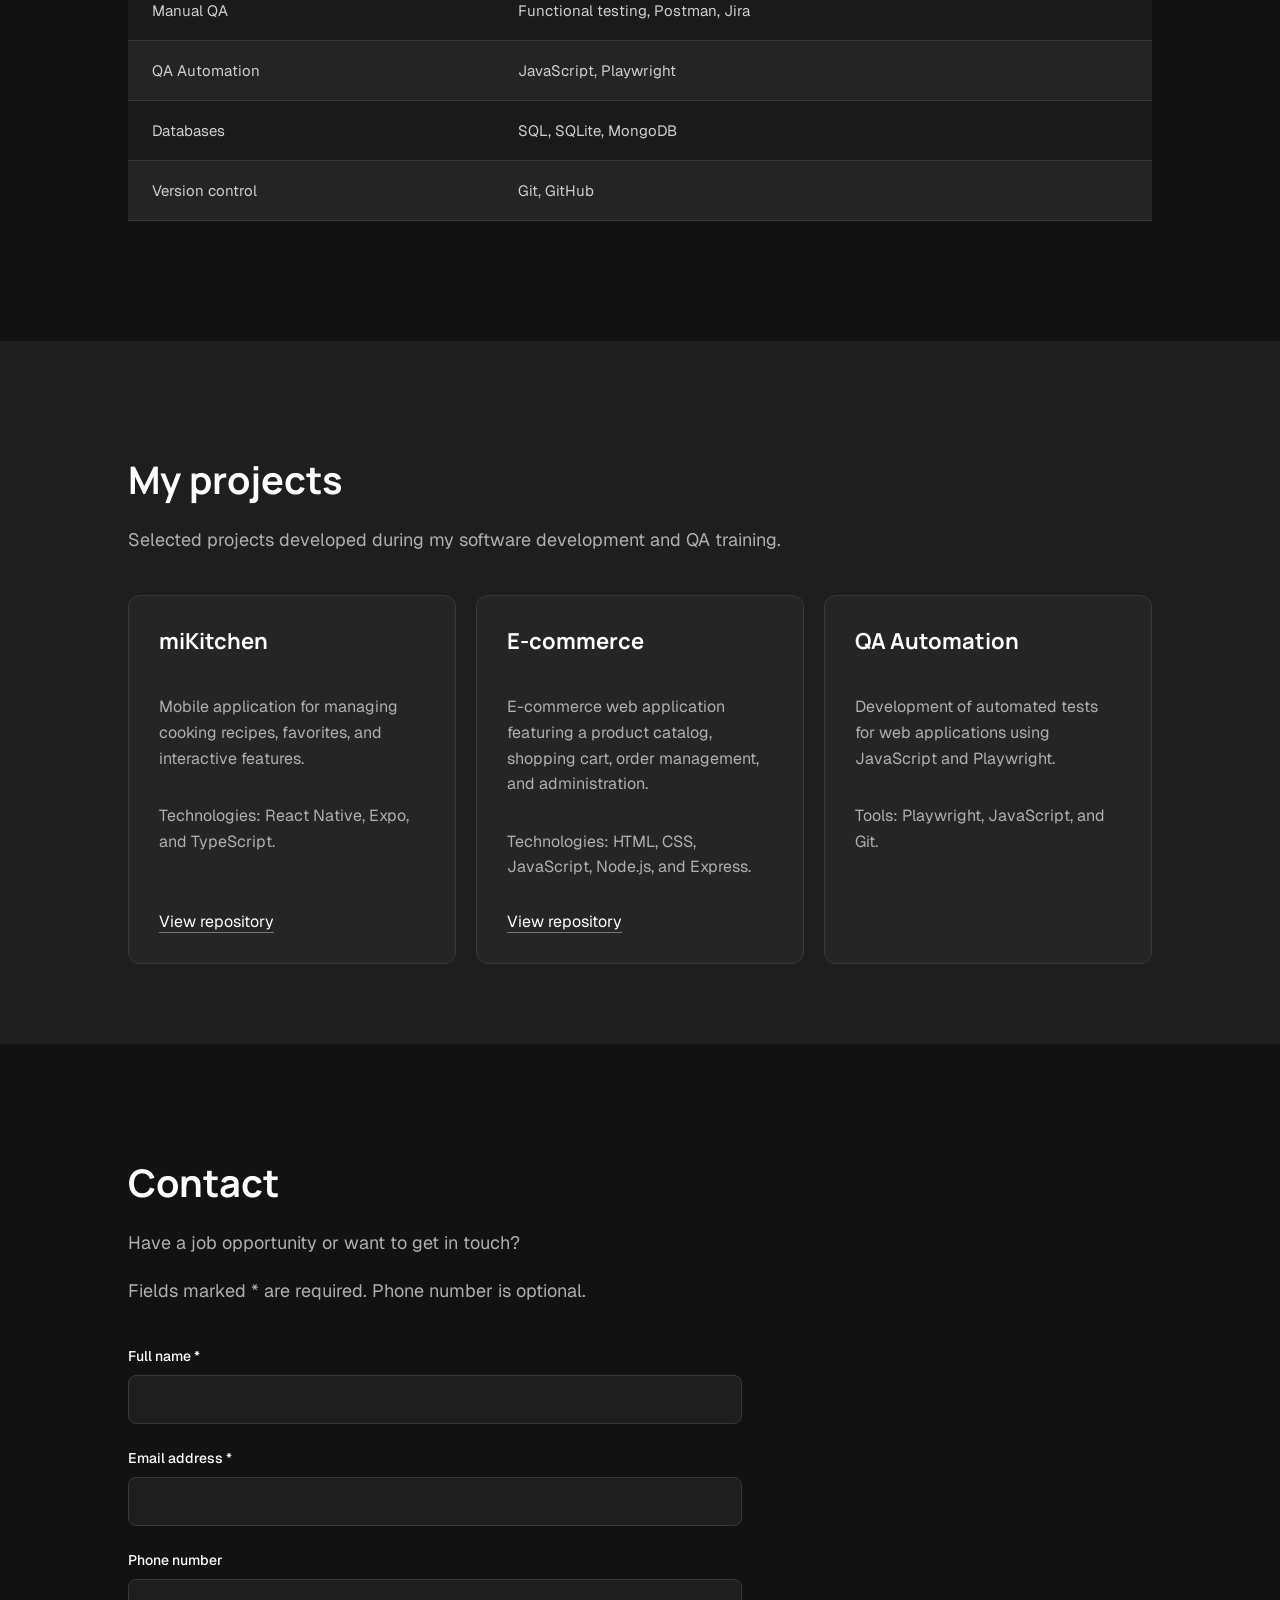
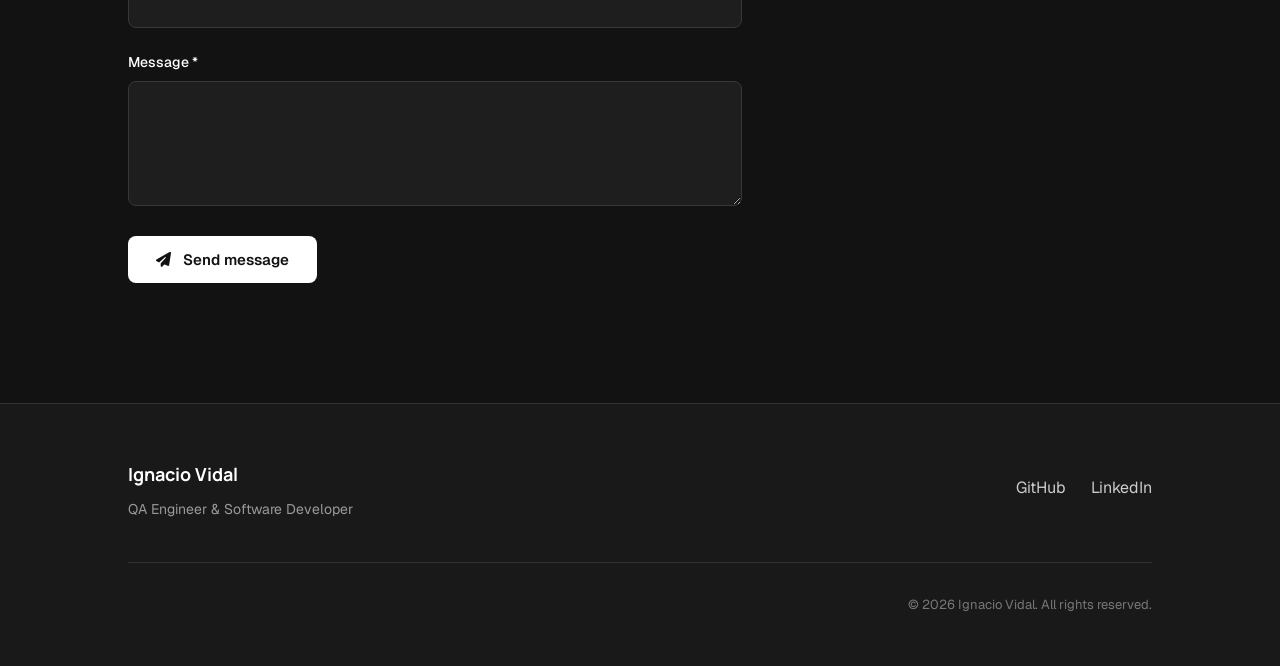
==== commit b38e3b3f: "Bring editorial navigation bar styling to main" ====
--- a/en.html
+++ b/en.html
@@ -36,7 +36,7 @@
       </div>
 
       <!-- Navigation -->
-      <nav>
+      <nav aria-label="Main navigation">
         <ul>
           <li><a href="#inicio">Home</a></li>
           <li><a href="#sobre-mi">About</a></li>
@@ -47,7 +47,7 @@
       </nav>
 
       <div class="mail">
-        <a href="mailto:ignaciovidal@gmail.com" class="btn-mail">
+        <a href="mailto:ignaciovidal@gmail.com" class="btn-mail" aria-label="Send an email">
           <i class="fa-regular fa-envelope"></i>
         </a>
       </div>
--- a/css/styles.css
+++ b/css/styles.css
@@ -6,7 +6,7 @@
 
 body {
   margin: 0;
-  font-family: 'Geist', Arial, sans-serif;
+  font-family: "Geist", Arial, sans-serif;
   background-color: #121212;
   color: #ffffff;
 }
@@ -15,97 +15,126 @@
 h1,
 h2,
 h3 {
-  font-family: 'Manrope', Arial, sans-serif;
+  font-family: "Manrope", Arial, sans-serif;
   font-weight: 700;
 }
 
 /* Encabezado */
 
 header {
+  width: min(1180px, calc(100% - 64px));
+  margin: 12px auto 0;
+  position: sticky;
+  top: 12px;
+  z-index: 10;
   display: flex;
   align-items: center;
   justify-content: space-between;
-  padding: 20px 40px;
-
-  position: sticky;
-  top: 0;
-  z-index: 10;
-
-  background-color: rgba(0, 0, 0, 0);
-  backdrop-filter: blur(6px);
-}
-
-/* Logo del encabezado */
-
+  gap: 22px;
+  padding: 12px 20px;
+  border: 1px solid #3d3d3d;
+  border-radius: 12px;
+  background: rgb(11 11 11 / 95%);
+  backdrop-filter: blur(12px);
+}
 .logo-container {
   display: flex;
   align-items: center;
-  gap: 12px;
-  font-size: 20px;
-  font-weight: bold;
-}
-
+  gap: 10px;
+  font-size: 16px;
+  font-weight: 600;
+  white-space: nowrap;
+}
 .logo-container img {
-  width: 40px;
-  height: 40px;
+  width: 34px;
+  height: 34px;
   border-radius: 50%;
 }
-
 .logo-container p {
   margin: 0;
 }
-
 header nav {
-  width: 50%;
-}
-
+  flex: 1;
+  min-width: 0;
+  max-width: 540px;
+}
 header ul {
   display: flex;
-  justify-content: space-between;
-  list-style-type: none;
-  padding-left: 0;
-}
-
-header a {
-  color: #ffffff;
-  text-decoration: none;
-}
-
-/* Botón de contacto por correo */
-
-.mail {
-  margin: 20px 0;
-}
-
-.btn-mail {
+  justify-content: space-around;
+  gap: 14px;
+  list-style: none;
+  padding: 0;
+  margin: 0;
+}
+header nav a {
   display: inline-flex;
   align-items: center;
+  min-height: 44px;
+  color: #b9b9b9;
+  font-size: 13px;
+  text-decoration: none;
+  white-space: nowrap;
+}
+header nav a:hover {
+  color: #fff;
+}
+.btn-mail {
+  display: grid;
+  place-items: center;
+  width: 44px;
+  height: 44px;
+  border: 1px solid #3d3d3d;
+  border-radius: 7px;
+  text-decoration: none;
+}
+.selector-idioma {
+  display: flex;
+  align-items: center;
   gap: 8px;
-
-  padding: 9px 15px;
+}
+.selector-idioma select {
+  min-height: 44px;
+  padding: 6px;
+  font: inherit;
+  font-size: 12px;
+  color: #f2f2f2;
+  background: transparent;
+  border: 1px solid #3d3d3d;
+  border-radius: 7px;
+  cursor: pointer;
+}
+.selector-idioma i {
+  color: #b9b9b9;
   font-size: 13px;
-  font-weight: 500;
-
-  color: #cccccc;
-  background-color: transparent;
-  border: 1px solid #444444;
-  border-radius: 6px;
-
+}
+header a {
   text-decoration: none;
-  transition: all 0.2s ease;
-}
-
+  color: inherit;
+}
+.mail {
+  margin: 0;
+}
 .btn-mail:hover {
-  color: #ffffff;
-  background-color: #252525;
-  border-color: #777777;
-}
+  background: #292929;
+  border-color: #aaa;
+}
+header nav a:focus-visible {
+  color: #fff;
+}
+:focus-visible {
+  outline: 2px solid #ccc;
+  outline-offset: 4px;
+}
+html {
+  scroll-padding-top: 110px;
+}
+
 /*//////////////// PORTADA ////////////////*/
 
 #inicio {
   position: relative;
   padding: 110px 40px;
-  background-image: url('../assets/img/banner.jpg');
+  background-image: url("../assets/img/banner.jpg");
   background-size: cover;
   background-position: center;
   background-repeat: no-repeat;
@@ -114,7 +143,7 @@
 /* Capa oscura sobre el banner */
 
 #inicio::before {
-  content: '';
+  content: "";
   position: absolute;
   top: 0;
   left: 0;
@@ -145,7 +174,7 @@
 }
 
 #inicio h1 {
-  font-family: 'Manrope', Arial, sans-serif;
+  font-family: "Manrope", Arial, sans-serif;
   font-size: 4rem;
   font-weight: 800;
   margin: 15px 0;
@@ -273,11 +302,15 @@
   text-align: left;
   line-height: 1.6;
 }
+
+.habilidades-contenido > p {
+  font-size: 18px;
+  line-height: 1.7;
+}
 /* Composición de Habilidades */
 
 .habilidades-contenido {
-  width: 85%;
-  margin-left: 0%;
+  width: 100%;
 }
 
 /* Tabla de tecnologías */
@@ -286,7 +319,7 @@
   width: 100%;
   margin: 40px 0;
   border-collapse: collapse;
-  font-family: 'Geist', Arial, sans-serif;
+  font-family: "Geist", Arial, sans-serif;
 }
 
 /* Celdas */
@@ -432,7 +465,7 @@
 form textarea {
   width: 100%;
   padding: 14px;
-  font-family: 'Geist', Arial, sans-serif;
+  font-family: "Geist", Arial, sans-serif;
   font-size: 15px;
   background-color: #1e1e1e;
   color: #ffffff;
@@ -453,7 +486,7 @@
   background-color: #ffffff;
   color: #121212;
   padding: 14px 28px;
-  font-family: 'Geist', Arial, sans-serif;
+  font-family: "Geist", Arial, sans-serif;
   font-size: 15px;
   font-weight: 600;
   border: none;
@@ -578,77 +611,64 @@
 form button i {
   margin-right: 8px;
 }
-/* Selector de idioma */
-
-.selector-idioma {
-  display: flex;
-  align-items: center;
-  gap: 8px;
-}
-
-.selector-idioma i {
-  color: #b0b0b0;
+/* Ancho máximo del contenido principal */
+
+#inicio,
+#sobre-mi,
+#habilidades,
+#proyectos,
+#contacto,
+footer {
+  padding-left: max(10%, calc(50% - 560px));
+  padding-right: max(10%, calc(50% - 560px));
+}
+
+/* Jerarquía tipográfica */
+
+#inicio h1 {
+  font-size: 4.25rem;
+}
+
+#sobre-mi h2,
+#habilidades h2,
+#proyectos h2,
+#contacto h2 {
+  font-size: 2.375rem;
+}
+
+.presentacion-descripcion,
+.sobre-mi-texto p,
+#habilidades > p,
+#proyectos > p,
+#contacto > p {
+  font-size: 18px;
+  line-height: 1.7;
+}
+
+.proyecto p {
   font-size: 16px;
 }
 
-.selector-idioma select {
-  background-color: #242424;
-  color: #ffffff;
-  border: 1px solid #444444;
-  border-radius: 6px;
-  padding: 8px 10px;
-  font-family: 'Geist', Arial, sans-serif;
-  cursor: pointer;
-}
 /*//////////////// responsive ////////////////*/
 
 /* Tablet vertical */
 
-@media (max-width: 768px) {
+/* TABLET HORIZONTAL - 1080px */
+
+@media (max-width: 1080px) {
   header {
-    flex-direction: column;
-    align-items: center;
-  }
-
-  header nav {
-    width: 100%;
-  }
-
+    gap: 14px;
+    padding-inline: 16px;
+  }
+  .logo-container {
+    font-size: 14px;
+  }
   header ul {
-    flex-wrap: wrap;
-    justify-content: center;
-    gap: 15px;
-  }
-
-  .contenedor-proyectos {
-    flex-wrap: wrap;
-    justify-content: center;
-  }
-
-  .proyecto {
-    width: 40%;
-  }
-
-  form {
-    width: 80%;
-  }
-}
-/* TABLET HORIZONTAL - 1080px */
-
-@media (max-width: 1080px) {
-  /* Encabezado */
-  header {
-    padding: 20px 30px;
-  }
-
-  header nav {
-    width: 60%;
-  }
-
-  header ul {
-    gap: 12px;
-  }
-
+    gap: 10px;
+  }
+  header nav a {
+    font-size: 12px;
+  }
   /* Portada */
   .presentacion {
     width: 85%;
@@ -677,19 +697,102 @@
     width: 70%;
   }
 }
-
+@media (max-width: 768px) {
+  html {
+    scroll-padding-top: 16px;
+  }
+
+  #inicio,
+  #sobre-mi,
+  #habilidades,
+  #proyectos,
+  #contacto,
+  footer {
+    padding-left: 24px;
+    padding-right: 24px;
+  }
+
+  header {
+    position: static;
+    width: calc(100% - 32px);
+    margin: 8px auto;
+    display: flex;
+    flex-wrap: wrap;
+    align-items: center;
+    justify-content: space-between;
+
+    height: auto;
+    padding: 8px 12px;
+    gap: 4px 10px;
+  }
+
+  /* Logo */
+
+  .logo-container {
+    flex: 1;
+    min-width: 0;
+  }
+
+  .logo-container p {
+    white-space: nowrap;
+  }
+
+  /* Navegación debajo del logo */
+
+  header nav {
+    order: 3;
+    flex-basis: 100%;
+    width: 100%;
+    max-width: none;
+  }
+
+  header nav ul {
+    display: flex;
+    flex-wrap: wrap;
+    justify-content: center;
+    align-items: center;
+    gap: 0 16px;
+
+    padding: 0;
+    margin: 0;
+  }
+
+  /* Selector de idioma */
+
+  .selector-idioma {
+    margin-left: 0;
+  }
+}
 /*MOBILE 480px */
 
 @media (max-width: 480px) {
   /* Encabezado */
   header {
-    padding: 20px;
-  }
-
-  header ul {
+    padding: 8px 10px;
+  }
+
+  .logo-container {
+    font-size: 16px;
+  }
+
+  .logo-container img {
+    width: 32px;
+    height: 32px;
+  }
+
+  header nav a {
+    font-size: 12px;
+    white-space: nowrap;
+  }
+
+  .selector-idioma i {
+    display: none;
+  }
+
+  header nav ul {
     flex-wrap: wrap;
     justify-content: center;
-    gap: 15px;
+    gap: 0 6px;
   }
   /* Portada móvil */
 
@@ -769,6 +872,21 @@
   .footer-copyright {
     margin-top: 20px;
   }
+
+  #sobre-mi h2,
+  #habilidades h2,
+  #proyectos h2,
+  #contacto h2 {
+    font-size: 2rem;
+  }
+
+  .presentacion-descripcion,
+  .sobre-mi-texto p,
+  .habilidades-contenido > p,
+  #proyectos > p,
+  #contacto > p {
+    font-size: 16px;
+  }
 }
 
 /* MOBILE 2 - 375px */
@@ -776,19 +894,19 @@
 @media (max-width: 375px) {
   /* Encabezado */
   header {
-    padding: 15px;
+    padding: 8px;
   }
 
   .logo-container {
-    font-size: 18px;
-  }
-
-  header ul {
-    gap: 10px;
-  }
-
-  header a {
-    font-size: 13px;
+    font-size: 15px;
+  }
+
+  header nav ul {
+    gap: 0 6px;
+  }
+
+  header nav a {
+    font-size: 12px;
   }
 
   /* Secciones */
@@ -872,9 +990,25 @@
   color: #fca5a5;
 }
 
-.contact-help { color: #b0b0b0; font-size: 14px; }
-.field-error { display: block; color: #fca5a5; margin-top: 8px; line-height: 1.5; }
-.field-error:empty { display: none; }
-form [aria-invalid="true"] { border-color: #fca5a5; }
-form [readonly] { opacity: 0.75; }
-.contact-status[data-state="sending"] { color: #93c5fd; }
+.contact-help {
+  color: #b0b0b0;
+  font-size: 14px;
+}
+.field-error {
+  display: block;
+  color: #fca5a5;
+  margin-top: 8px;
+  line-height: 1.5;
+}
+.field-error:empty {
+  display: none;
+}
+form [aria-invalid="true"] {
+  border-color: #fca5a5;
+}
+form [readonly] {
+  opacity: 0.75;
+}
+.contact-status[data-state="sending"] {
+  color: #93c5fd;
+}
